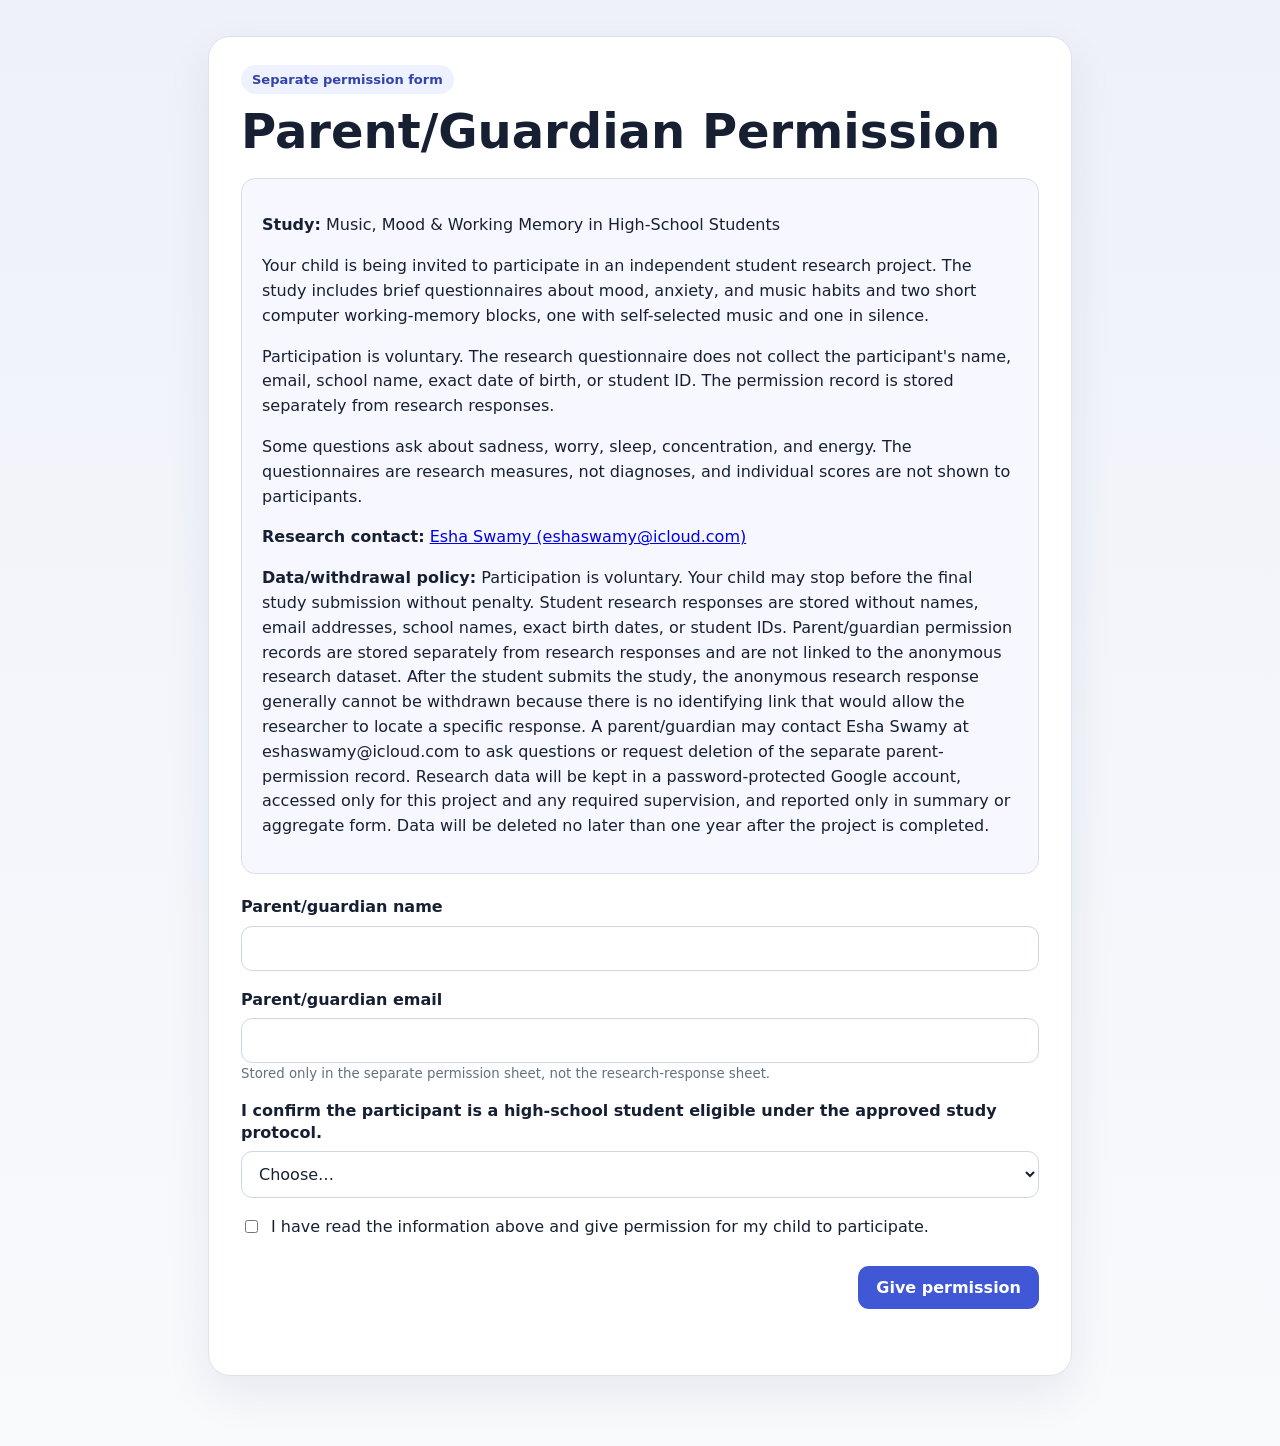
==== index.html @ 0bc3b8d8 "Add files via upload" ====
<!doctype html><html lang="en"><head><meta charset="utf-8"><meta name="viewport" content="width=device-width,initial-scale=1"><meta name="robots" content="noindex,nofollow"><title>Parent/Guardian Permission</title><link rel="stylesheet" href="styles.css"></head><body><main class="shell"><div class="study-card"><span class="pill">Separate permission form</span><h1 style="margin-top:18px">Parent/Guardian Permission</h1><div class="prose-box"><p><strong>Study:</strong> Music, Mood & Working Memory in High-School Students</p><p>Your child is being invited to participate in an independent student research project. The study includes brief questionnaires about mood, anxiety, and music habits and two short computer working-memory blocks, one with self-selected music and one in silence.</p><p>Participation is voluntary. The research questionnaire does not collect the participant's name, email, school name, exact date of birth, or student ID. The permission record is stored separately from research responses.</p><p>Some questions ask about sadness, worry, sleep, concentration, and energy. The questionnaires are research measures, not diagnoses, and individual scores are not shown to participants.</p><p><strong>Research contact:</strong> <a href="mailto:eshaswamy@icloud.com">Esha Swamy (eshaswamy@icloud.com)</a></p><p><strong>Data/withdrawal policy:</strong> Participation is voluntary. Your child may stop before the final study submission without penalty. Student research responses are stored without names, email addresses, school names, exact birth dates, or student IDs. Parent/guardian permission records are stored separately from research responses and are not linked to the anonymous research dataset. After the student submits the study, the anonymous research response generally cannot be withdrawn because there is no identifying link that would allow the researcher to locate a specific response. A parent/guardian may contact Esha Swamy at eshaswamy@icloud.com to ask questions or request deletion of the separate parent-permission record. Research data will be kept in a password-protected Google account, accessed only for this project and any required supervision, and reported only in summary or aggregate form. Data will be deleted no later than one year after the project is completed.</p></div><div class="field"><label for="parentName">Parent/guardian name</label><input id="parentName"></div><div class="field"><label for="parentEmail">Parent/guardian email</label><input id="parentEmail" type="email"><small>Stored only in the separate permission sheet, not the research-response sheet.</small></div><div class="field"><label for="childEligibility">I confirm the participant is a high-school student eligible under the approved study protocol.</label><select id="childEligibility"><option value="">Choose…</option><option value="yes">Yes</option><option value="no">No</option></select></div><div class="field checkline"><input type="checkbox" id="parentAgree"><label for="parentAgree">I have read the information above and give permission for my child to participate.</label></div><div class="actions"><button id="submitParent" class="primary">Give permission</button></div><p id="parentStatus" class="status"></p><div id="codeBox" class="notice hidden"><strong>Study access code</strong><p>Give this code to your child. It will be redeemed once and is not saved with their research responses.</p><p style="font-size:28px;font-weight:850;letter-spacing:.08em" id="accessCode"></p><div class="handoff-box">
  <p><strong>Next step:</strong> Give the access code above to your child, then use the button below to open the student survey.</p>
  <a class="primary continue-large survey-link" id="continueStudent" href="student.html">Continue to student survey</a>
  <p class="subtle">If the button does not open the next page, use this link: <a href="student.html">Open the student survey</a>. The student will still need to enter the access code before the survey begins.</p>
</div></div></div></main><script src="config.js"></script><script>
const C=window.STUDY_CONFIG;document.getElementById('submitParent').onclick=async()=>{const s=document.getElementById('parentStatus');const parent_name=document.getElementById('parentName').value.trim(),parent_email=document.getElementById('parentEmail').value.trim(),eligible=document.getElementById('childEligibility').value,agree=document.getElementById('parentAgree').checked;if(!parent_name||!parent_email||eligible!=='yes'||!agree){s.textContent='Please complete each required permission field.';s.className='status error';return}if(!C.API_URL||C.API_URL.includes('PASTE_')){s.textContent='Researcher setup is incomplete: the Google Apps Script URL has not been configured.';s.className='status error';return}s.textContent='Submitting permission…';try{const r=await fetch(C.API_URL,{method:'POST',headers:{'Content-Type':'text/plain;charset=utf-8'},body:JSON.stringify({action:'parentPermission',parent_name,parent_email,eligible,agree,permission_text_version:'v1.1'})});const j=JSON.parse(await r.text());if(!j.ok)throw Error(j.message||'Unable to submit');document.getElementById('accessCode').textContent=j.accessCode;const box=document.getElementById('codeBox');box.classList.remove('hidden');document.getElementById('submitParent').disabled=true;s.textContent='Permission recorded. Your access code is shown below.';s.className='status ok';setTimeout(()=>box.scrollIntoView({behavior:'smooth',block:'center'}),100)}catch(e){s.textContent='Permission was not recorded. Please check the connection and try again.';s.className='status error'}};
</script></body></html>
---- styles.css ----
:root{--bg:#f4f6fb;--card:#fff;--ink:#172033;--muted:#637083;--line:#dde3ee;--accent:#4057d6;--accent2:#eef1ff;--danger:#a33030;--ok:#176b45}*{box-sizing:border-box}body{margin:0;font-family:Inter,ui-sans-serif,system-ui,-apple-system,BlinkMacSystemFont,"Segoe UI",sans-serif;background:linear-gradient(180deg,#eef1f9,#f9fafc);color:var(--ink);min-height:100vh}.shell{max-width:900px;margin:0 auto;padding:36px 18px 70px}.study-card{background:var(--card);border:1px solid var(--line);border-radius:22px;box-shadow:0 18px 45px rgba(28,41,83,.08);padding:32px}.topline{display:flex;justify-content:space-between;align-items:center;gap:16px;margin-bottom:12px}.pill{background:var(--accent2);color:#3244aa;padding:7px 11px;border-radius:999px;font-size:13px;font-weight:700}.progress-text{font-size:13px;color:var(--muted)}.progress-track{height:7px;background:#edf0f5;border-radius:999px;overflow:hidden;margin-bottom:34px}.progress-track>div{height:100%;width:8.3%;background:var(--accent);transition:width .25s ease}.page{display:none}.page.active{display:block}h1{font-size:clamp(32px,5vw,48px);line-height:1.05;margin:0 0 14px}h2{font-size:30px;margin:0 0 14px}.lede{font-size:19px;line-height:1.6;color:#4f5d70;max-width:720px}.subtle,.optional,small{color:var(--muted)}.notice,.prose-box{border:1px solid #d7ddf3;background:#f7f8ff;padding:18px 20px;border-radius:14px;margin:22px 0;line-height:1.55}.notice.soft{background:#fafbff}.field{margin:18px 0}.field label{display:block;font-weight:700;margin-bottom:8px;line-height:1.35}.checkline{display:flex;gap:10px;align-items:flex-start}.checkline label{font-weight:500;margin:0}.checkline input{margin-top:4px}input,select{width:100%;border:1px solid #cfd7e6;border-radius:11px;padding:12px 13px;font:inherit;background:#fff;color:var(--ink)}input[type=checkbox]{width:auto}input[type=range]{padding:0;border:0}.range-labels{display:flex;justify-content:space-between;color:var(--muted);font-size:12px;margin-top:2px}.grid2{display:grid;grid-template-columns:1fr 1fr;gap:0 24px}.actions{display:flex;justify-content:flex-end;gap:10px;margin-top:28px}button{border:0;border-radius:11px;padding:12px 18px;font:inherit;font-weight:750;cursor:pointer}.primary{background:var(--accent);color:#fff}.secondary{background:#eef1f5;color:#283244}.primary:disabled{opacity:.5;cursor:not-allowed}.status{min-height:22px;margin:12px 0 0;color:var(--muted)}.status.error{color:var(--danger)}.status.ok{color:var(--ok)}.scale-list{display:grid;gap:16px;margin:24px 0}.scale-item{border:1px solid var(--line);border-radius:14px;padding:16px}.scale-item .q{font-weight:650;line-height:1.45;margin-bottom:12px}.choices{display:grid;grid-template-columns:repeat(4,1fr);gap:8px}.choice input{position:absolute;opacity:0}.choice label{display:flex;align-items:center;justify-content:center;text-align:center;border:1px solid #cfd7e6;border-radius:10px;padding:10px 7px;min-height:58px;font-size:13px;cursor:pointer}.choice input:checked+label{border-color:var(--accent);background:var(--accent2);color:#273aab;font-weight:750}.example{display:grid;grid-template-columns:repeat(3,80px);gap:12px;align-items:center;margin:28px auto;justify-content:center}.example span{display:grid;place-items:center;border:1px solid var(--line);height:80px;border-radius:12px;font-size:34px;font-weight:800}.example .match{background:var(--accent2);border-color:var(--accent)}.example p{grid-column:1/-1;text-align:center;color:var(--muted)}kbd{background:#f0f2f6;border:1px solid #d4d9e2;border-bottom-width:2px;border-radius:5px;padding:1px 5px;font-family:inherit}.task-area{min-height:440px;display:flex;flex-direction:column;align-items:center;justify-content:center;outline:none}.hidden{display:none!important}.stimulus{font-size:108px;font-weight:850;letter-spacing:.03em;min-height:150px;display:grid;place-items:center}.task-status,.task-hint{color:var(--muted);font-size:14px}.task-status{margin-bottom:28px}.task-hint{margin-top:30px}.flash-good{color:var(--ok)}.flash-bad{color:var(--danger)}@media(max-width:700px){.study-card{padding:22px}.grid2{grid-template-columns:1fr}.choices{grid-template-columns:1fr 1fr}.shell{padding:16px 10px 40px}.topline{align-items:flex-start}.pill{max-width:70%}}
.button-link{display:inline-flex;align-items:center;justify-content:center;text-decoration:none}

.handoff-box{margin-top:22px;padding:18px;border:2px solid var(--accent);border-radius:14px;background:#fff}.continue-large{display:block;width:100%;font-size:18px;padding:15px 20px;margin:16px 0}.handoff-box a{font-weight:700}
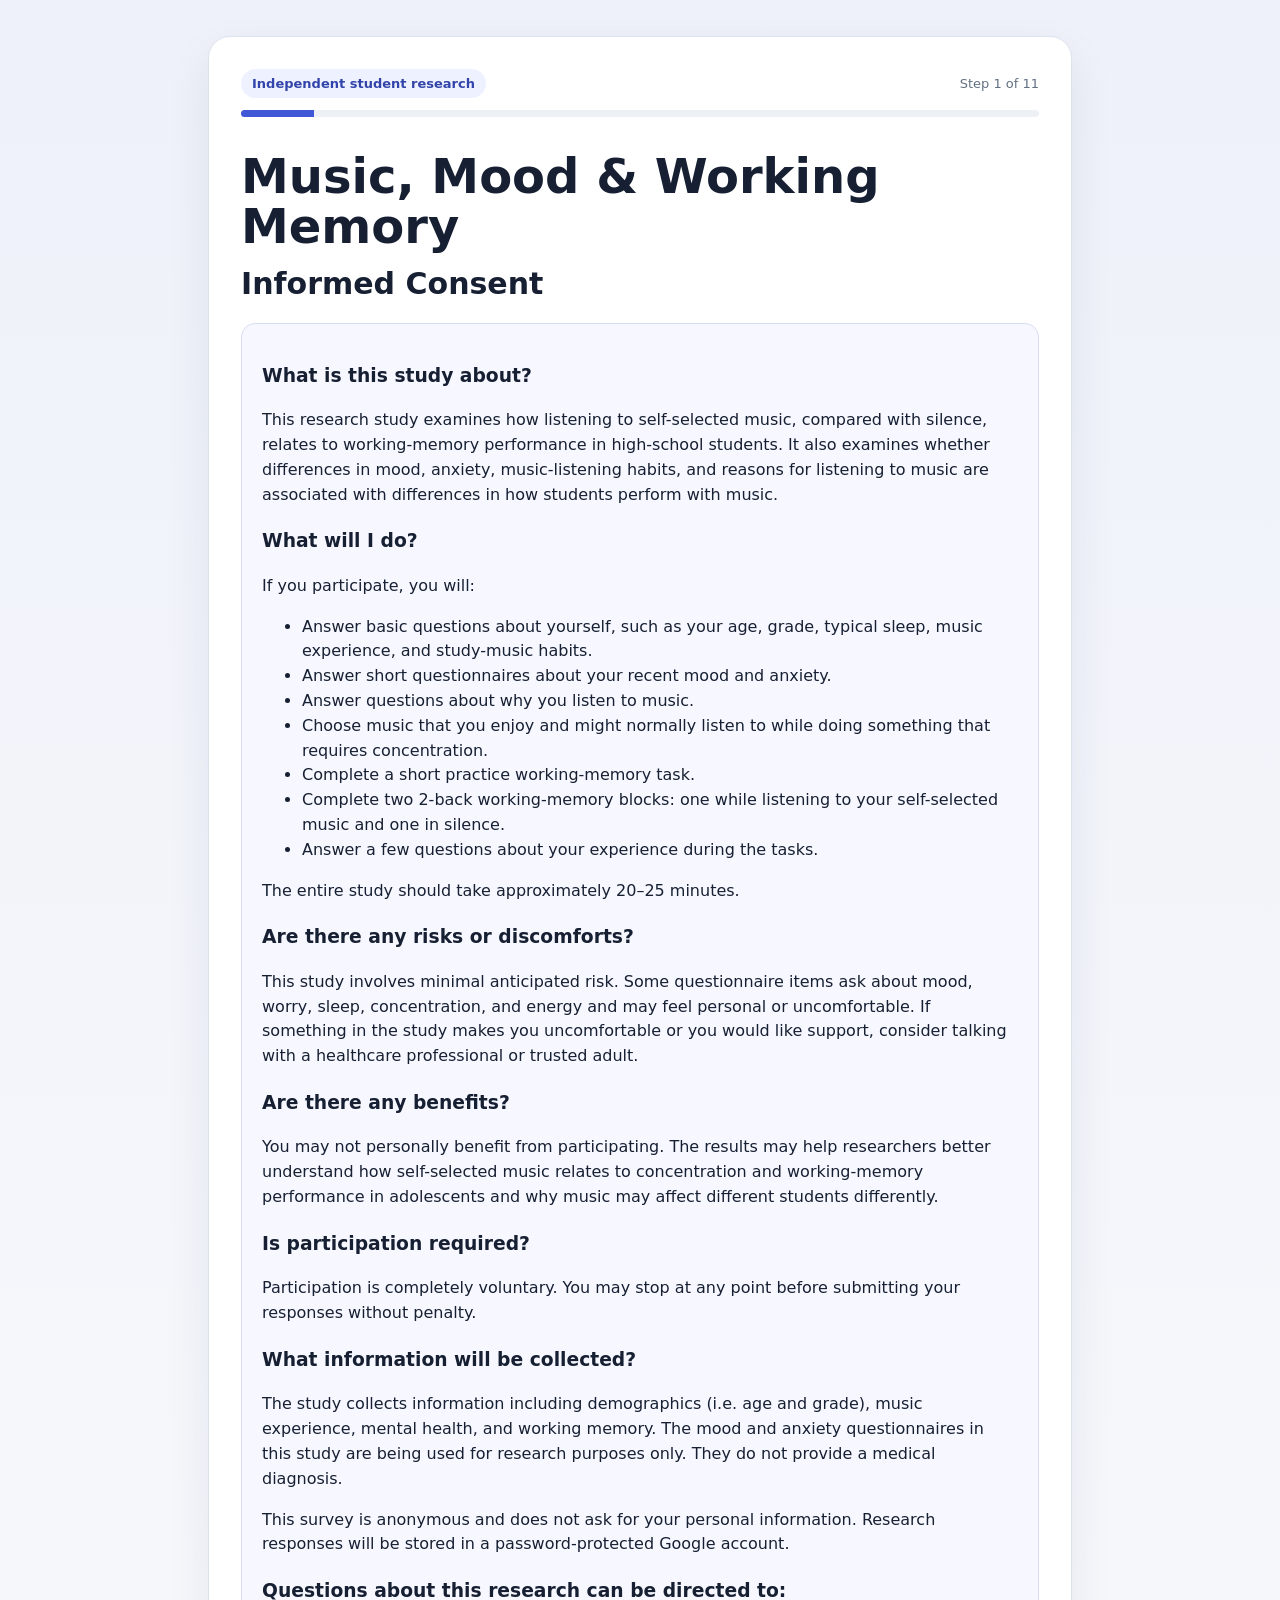
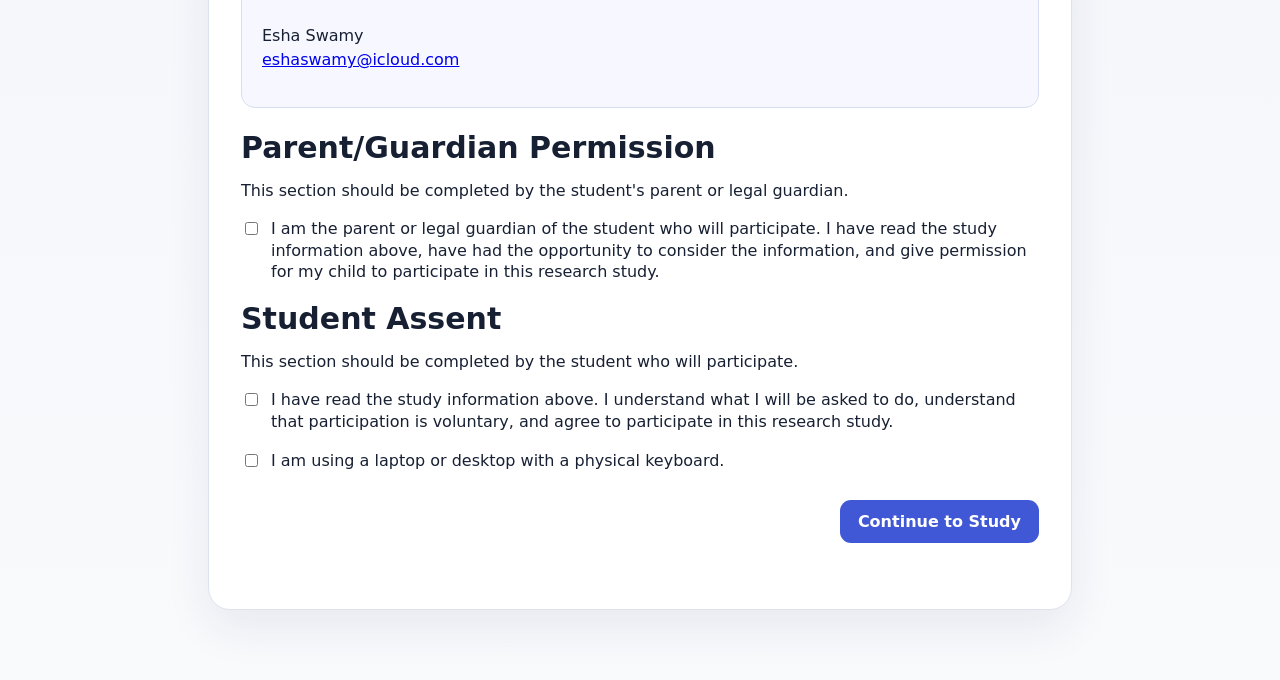
==== commit a52b1a33: "Add files via upload" ====
--- a/index.html
+++ b/index.html
@@ -1,7 +1,166 @@
-<!doctype html><html lang="en"><head><meta charset="utf-8"><meta name="viewport" content="width=device-width,initial-scale=1"><meta name="robots" content="noindex,nofollow"><title>Parent/Guardian Permission</title><link rel="stylesheet" href="styles.css"></head><body><main class="shell"><div class="study-card"><span class="pill">Separate permission form</span><h1 style="margin-top:18px">Parent/Guardian Permission</h1><div class="prose-box"><p><strong>Study:</strong> Music, Mood & Working Memory in High-School Students</p><p>Your child is being invited to participate in an independent student research project. The study includes brief questionnaires about mood, anxiety, and music habits and two short computer working-memory blocks, one with self-selected music and one in silence.</p><p>Participation is voluntary. The research questionnaire does not collect the participant's name, email, school name, exact date of birth, or student ID. The permission record is stored separately from research responses.</p><p>Some questions ask about sadness, worry, sleep, concentration, and energy. The questionnaires are research measures, not diagnoses, and individual scores are not shown to participants.</p><p><strong>Research contact:</strong> <a href="mailto:eshaswamy@icloud.com">Esha Swamy (eshaswamy@icloud.com)</a></p><p><strong>Data/withdrawal policy:</strong> Participation is voluntary. Your child may stop before the final study submission without penalty. Student research responses are stored without names, email addresses, school names, exact birth dates, or student IDs. Parent/guardian permission records are stored separately from research responses and are not linked to the anonymous research dataset. After the student submits the study, the anonymous research response generally cannot be withdrawn because there is no identifying link that would allow the researcher to locate a specific response. A parent/guardian may contact Esha Swamy at eshaswamy@icloud.com to ask questions or request deletion of the separate parent-permission record. Research data will be kept in a password-protected Google account, accessed only for this project and any required supervision, and reported only in summary or aggregate form. Data will be deleted no later than one year after the project is completed.</p></div><div class="field"><label for="parentName">Parent/guardian name</label><input id="parentName"></div><div class="field"><label for="parentEmail">Parent/guardian email</label><input id="parentEmail" type="email"><small>Stored only in the separate permission sheet, not the research-response sheet.</small></div><div class="field"><label for="childEligibility">I confirm the participant is a high-school student eligible under the approved study protocol.</label><select id="childEligibility"><option value="">Choose…</option><option value="yes">Yes</option><option value="no">No</option></select></div><div class="field checkline"><input type="checkbox" id="parentAgree"><label for="parentAgree">I have read the information above and give permission for my child to participate.</label></div><div class="actions"><button id="submitParent" class="primary">Give permission</button></div><p id="parentStatus" class="status"></p><div id="codeBox" class="notice hidden"><strong>Study access code</strong><p>Give this code to your child. It will be redeemed once and is not saved with their research responses.</p><p style="font-size:28px;font-weight:850;letter-spacing:.08em" id="accessCode"></p><div class="handoff-box">
-  <p><strong>Next step:</strong> Give the access code above to your child, then use the button below to open the student survey.</p>
-  <a class="primary continue-large survey-link" id="continueStudent" href="student.html">Continue to student survey</a>
-  <p class="subtle">If the button does not open the next page, use this link: <a href="student.html">Open the student survey</a>. The student will still need to enter the access code before the survey begins.</p>
-</div></div></div></main><script src="config.js"></script><script>
-const C=window.STUDY_CONFIG;document.getElementById('submitParent').onclick=async()=>{const s=document.getElementById('parentStatus');const parent_name=document.getElementById('parentName').value.trim(),parent_email=document.getElementById('parentEmail').value.trim(),eligible=document.getElementById('childEligibility').value,agree=document.getElementById('parentAgree').checked;if(!parent_name||!parent_email||eligible!=='yes'||!agree){s.textContent='Please complete each required permission field.';s.className='status error';return}if(!C.API_URL||C.API_URL.includes('PASTE_')){s.textContent='Researcher setup is incomplete: the Google Apps Script URL has not been configured.';s.className='status error';return}s.textContent='Submitting permission…';try{const r=await fetch(C.API_URL,{method:'POST',headers:{'Content-Type':'text/plain;charset=utf-8'},body:JSON.stringify({action:'parentPermission',parent_name,parent_email,eligible,agree,permission_text_version:'v1.1'})});const j=JSON.parse(await r.text());if(!j.ok)throw Error(j.message||'Unable to submit');document.getElementById('accessCode').textContent=j.accessCode;const box=document.getElementById('codeBox');box.classList.remove('hidden');document.getElementById('submitParent').disabled=true;s.textContent='Permission recorded. Your access code is shown below.';s.className='status ok';setTimeout(()=>box.scrollIntoView({behavior:'smooth',block:'center'}),100)}catch(e){s.textContent='Permission was not recorded. Please check the connection and try again.';s.className='status error'}};
-</script></body></html>
+<!doctype html>
+<html lang="en">
+<head>
+  <meta charset="utf-8" />
+  <meta name="viewport" content="width=device-width, initial-scale=1" />
+  <meta name="robots" content="noindex,nofollow" />
+  <title>Music, Mood & Working Memory Study</title>
+  <link rel="stylesheet" href="styles.css" />
+</head>
+<body>
+  <main class="shell">
+    <div class="study-card">
+      <div class="topline">
+        <span class="pill">Independent student research</span>
+        <span id="progressText" class="progress-text">Step 1 of 11</span>
+      </div>
+      <div class="progress-track" aria-hidden="true"><div id="progressBar"></div></div>
+
+      <section class="page active" data-page="0">
+        <h1>Music, Mood &amp; Working Memory</h1>
+        <h2>Informed Consent</h2>
+        <div class="prose-box">
+          <h3>What is this study about?</h3>
+          <p>This research study examines how listening to self-selected music, compared with silence, relates to working-memory performance in high-school students. It also examines whether differences in mood, anxiety, music-listening habits, and reasons for listening to music are associated with differences in how students perform with music.</p>
+          <h3>What will I do?</h3>
+          <p>If you participate, you will:</p>
+          <ul><li>Answer basic questions about yourself, such as your age, grade, typical sleep, music experience, and study-music habits.</li><li>Answer short questionnaires about your recent mood and anxiety.</li><li>Answer questions about why you listen to music.</li><li>Choose music that you enjoy and might normally listen to while doing something that requires concentration.</li><li>Complete a short practice working-memory task.</li><li>Complete two 2-back working-memory blocks: one while listening to your self-selected music and one in silence.</li><li>Answer a few questions about your experience during the tasks.</li></ul>
+          <p>The entire study should take approximately 20–25 minutes.</p>
+          <h3>Are there any risks or discomforts?</h3>
+          <p>This study involves minimal anticipated risk. Some questionnaire items ask about mood, worry, sleep, concentration, and energy and may feel personal or uncomfortable. If something in the study makes you uncomfortable or you would like support, consider talking with a healthcare professional or trusted adult.</p>
+          <h3>Are there any benefits?</h3>
+          <p>You may not personally benefit from participating. The results may help researchers better understand how self-selected music relates to concentration and working-memory performance in adolescents and why music may affect different students differently.</p>
+          <h3>Is participation required?</h3>
+          <p>Participation is completely voluntary. You may stop at any point before submitting your responses without penalty.</p>
+          <h3>What information will be collected?</h3>
+          <p>The study collects information including demographics (i.e. age and grade), music experience, mental health, and working memory. The mood and anxiety questionnaires in this study are being used for research purposes only. They do not provide a medical diagnosis.</p>
+          <p>This survey is anonymous and does not ask for your personal information. Research responses will be stored in a password-protected Google account.</p>
+          <h3>Questions about this research can be directed to:</h3>
+          <p>Esha Swamy<br/> <a href="mailto:eshaswamy@icloud.com">eshaswamy@icloud.com</a></p>
+        </div>
+        <h2>Parent/Guardian Permission</h2>
+        <p>This section should be completed by the student's parent or legal guardian.</p>
+        <div class="field checkline"><input type="checkbox" id="parentPermission" /><label for="parentPermission">I am the parent or legal guardian of the student who will participate. I have read the study information above, have had the opportunity to consider the information, and give permission for my child to participate in this research study.</label></div>
+        <h2>Student Assent</h2>
+        <p>This section should be completed by the student who will participate.</p>
+        <div class="field checkline"><input type="checkbox" id="assent" /><label for="assent">I have read the study information above. I understand what I will be asked to do, understand that participation is voluntary, and agree to participate in this research study.</label></div>
+        <div class="field checkline"><input type="checkbox" id="deviceConfirm" /><label for="deviceConfirm">I am using a laptop or desktop with a physical keyboard.</label></div>
+        <div class="actions"><button class="primary" data-action="begin-study">Continue to Study</button></div>
+        <p class="status" id="accessStatus" aria-live="polite"></p>
+      </section>
+
+      <section class="page" data-page="1">
+        <h2>About you</h2>
+        <p class="subtle">Please do not enter your name or any identifying information.</p>
+        <div class="grid2">
+          <div class="field"><label for="age">Age</label><select id="age"><option value="">Choose…</option><option>13</option><option>14</option><option>15</option><option>16</option><option>17</option><option value="18+">18 or older</option><option value="prefer_not">Prefer not to answer</option></select></div>
+          <div class="field"><label for="grade">Grade</label><select id="grade"><option value="">Choose…</option><option value="9">9th</option><option value="10">10th</option><option value="11">11th</option><option value="12">12th</option><option value="other">Other</option><option value="prefer_not">Prefer not to answer</option></select></div>
+          <div class="field"><label for="gender">Gender <span class="optional">optional</span></label><select id="gender"><option value="">Choose…</option><option value="girl">Girl / female</option><option value="boy">Boy / male</option><option value="nonbinary">Nonbinary</option><option value="another">Another description</option><option value="prefer_not">Prefer not to answer</option></select></div>
+          <div class="field"><label for="sleepHours">Typical sleep on a school night</label><input id="sleepHours" type="number" min="2" max="14" step="0.5" placeholder="e.g., 7.5" /></div>
+          <div class="field"><label for="musicTraining">Years of regular music training/participation</label><select id="musicTraining"><option value="">Choose…</option><option value="0">None</option><option value="lt1">Less than 1 year</option><option value="1-3">1–3 years</option><option value="4-6">4–6 years</option><option value="7+">7+ years</option></select></div>
+          <div class="field"><label for="studyMusicFreq">How often do you listen to music while studying or doing homework?</label><select id="studyMusicFreq"><option value="">Choose…</option><option value="1">Never</option><option value="2">Rarely</option><option value="3">Sometimes</option><option value="4">Often</option><option value="5">Almost always</option></select></div>
+        </div>
+        <div class="actions"><button class="secondary" data-prev>Back</button><button class="primary" data-action="demo-next">Continue</button></div>
+      </section>
+
+      <section class="page" data-page="2">
+        <h2>Recent mood</h2>
+        <p>Over the <strong>last 2 weeks</strong>, how often have you been bothered by each of the following problems?</p>
+        <div id="phqItems" class="scale-list"></div>
+        <div class="actions"><button class="secondary" data-prev>Back</button><button class="primary" data-action="scale-next" data-scale="phq">Continue</button></div>
+      </section>
+
+      <section class="page" data-page="3">
+        <h2>Recent anxiety</h2>
+        <p>Over the <strong>last 2 weeks</strong>, how often have you been bothered by the following problems?</p>
+        <div id="gadItems" class="scale-list"></div>
+        <div class="actions"><button class="secondary" data-prev>Back</button><button class="primary" data-action="scale-next" data-scale="gad">Continue</button></div>
+      </section>
+
+      <section class="page" data-page="4">
+        <h2>Why you listen to music</h2>
+        <div class="notice soft"><strong>Research note</strong><p>These items are an exploratory music-use section created for this study. They are <em>not</em> labeled as a validated clinical scale. If your mentor approves a licensed/validated music-motives scale, replace this section before launch.</p></div>
+        <p>How often is each of the following a reason you choose to listen to music?</p>
+        <div id="motiveItems" class="scale-list"></div>
+        <div class="field"><label for="topReason">Which is usually your main reason for listening to music? <span class="optional">optional</span></label>
+          <select id="topReason"><option value="">Choose…</option><option value="enjoyment">Enjoyment / entertainment</option><option value="relax">Relaxation / calming down</option><option value="mood">Improving my mood</option><option value="stress">Coping with stress or difficult feelings</option><option value="focus">Helping me focus</option><option value="energy">Increasing energy or motivation</option><option value="emotional_processing">Thinking through or expressing feelings</option><option value="social">Connecting with other people</option><option value="habit">Habit / background sound</option><option value="other">Other</option></select>
+        </div>
+        <div class="actions"><button class="secondary" data-prev>Back</button><button class="primary" data-action="scale-next" data-scale="motives">Continue</button></div>
+      </section>
+
+      <section class="page" data-page="5">
+        <h2>Choose your music</h2>
+        <p>Choose music you <strong>enjoy and would normally consider listening to while doing something that requires concentration</strong>, such as homework, reading, drawing, or another focused activity.</p>
+        <div class="notice"><p>Have about 5 minutes of music ready. Do not enter a song title or artist. Start playback only when the study tells you to.</p></div>
+        <div class="grid2">
+          <div class="field"><label for="lyrics">Does your selected music have lyrics?</label><select id="lyrics"><option value="">Choose…</option><option value="instrumental">No, instrumental</option><option value="lyrics_understand">Yes, and I understand the language</option><option value="lyrics_not_understand">Yes, but I do not understand the language</option><option value="mixed">Mixed / playlist</option></select></div>
+          <div class="field"><label for="genre">Broad genre <span class="optional">descriptive only</span></label><select id="genre"><option value="">Choose…</option><option>Pop</option><option>Rock / alternative</option><option>Hip-hop / rap</option><option>R&B / soul</option><option>Electronic</option><option>Classical</option><option>Jazz</option><option>Soundtrack / game / anime</option><option>Country / folk</option><option>Multiple / mixed</option><option>Other / unsure</option></select></div>
+          <div class="field"><label for="familiarity">How familiar are you with this music?</label><input id="familiarity" type="range" min="1" max="5" value="3" /><div class="range-labels"><span>Not familiar</span><span>Very familiar</span></div></div>
+          <div class="field"><label for="liking">How much do you like this music?</label><input id="liking" type="range" min="1" max="5" value="3" /><div class="range-labels"><span>Not much</span><span>Very much</span></div></div>
+          <div class="field"><label for="energy">How energetic does it feel?</label><input id="energy" type="range" min="1" max="5" value="3" /><div class="range-labels"><span>Very calm</span><span>Very energetic</span></div></div>
+          <div class="field"><label for="valence">How does the music feel emotionally?</label><input id="valence" type="range" min="1" max="5" value="3" /><div class="range-labels"><span>More negative</span><span>More positive</span></div></div>
+          <div class="field"><label for="typicalStudyMusic">Is this music similar to what you normally use while studying?</label><select id="typicalStudyMusic"><option value="">Choose…</option><option value="yes">Yes</option><option value="somewhat">Somewhat</option><option value="no">No</option><option value="dont_study_with_music">I do not usually study with music</option></select></div>
+        </div>
+        <div class="actions"><button class="secondary" data-prev>Back</button><button class="primary" data-action="music-next">Continue</button></div>
+      </section>
+
+      <section class="page" data-page="6">
+        <h2>2-back practice</h2>
+        <p>Letters will appear one at a time. Press the <kbd>M</kbd> key whenever the current letter is the same as the letter shown <strong>two letters earlier</strong>. If it does not match, do not press anything.</p>
+        <div class="example"><span>A</span><span>B</span><span class="match">A</span><p>Press M on the third letter.</p></div>
+        <p>Try to be accurate while responding promptly. You will complete a short practice first.</p>
+        <div class="actions"><button class="secondary" data-prev>Back</button><button class="primary" data-action="practice">Start practice</button></div>
+      </section>
+
+      <section class="page task-page" data-page="7">
+        <div id="taskIntro">
+          <h2 id="conditionTitle">Task block</h2>
+          <div id="conditionInstructions" class="notice"></div>
+          <div class="actions"><button class="primary" data-action="start-condition">I’m ready</button></div>
+        </div>
+        <div id="taskArea" class="task-area hidden" tabindex="0" aria-label="2-back task">
+          <div id="taskStatus" class="task-status">Get ready…</div>
+          <div id="stimulus" class="stimulus">+</div>
+          <div class="task-hint">Press <kbd>M</kbd> only for a 2-back match</div>
+        </div>
+      </section>
+
+      <section class="page" data-page="8">
+        <h2>Short break</h2>
+        <p>Your first task block is complete. Take about 30–60 seconds before continuing.</p>
+        <div id="secondConditionPreview" class="notice"></div>
+        <div class="actions"><button class="primary" data-action="second-condition">Continue to second block</button></div>
+      </section>
+
+      <section class="page" data-page="9">
+        <h2>After the tasks</h2>
+        <div class="grid2">
+          <div class="field"><label for="musicDistract">How distracting did the music feel during the task?</label><input id="musicDistract" type="range" min="1" max="7" value="4" /><div class="range-labels"><span>Not at all</span><span>Extremely</span></div></div>
+          <div class="field"><label for="musicHelp">How much did you feel the music helped your concentration?</label><input id="musicHelp" type="range" min="1" max="7" value="4" /><div class="range-labels"><span>Not at all</span><span>A lot</span></div></div>
+          <div class="field"><label for="volume">How loud did the music feel?</label><input id="volume" type="range" min="1" max="5" value="3" /><div class="range-labels"><span>Very quiet</span><span>Fairly loud</span></div></div>
+          <div class="field"><label for="interruptions">How many times were you interrupted during the two memory blocks?</label><select id="interruptions"><option value="">Choose…</option><option value="0">0</option><option value="1">1</option><option value="2">2</option><option value="3+">3 or more</option></select></div>
+          <div class="field"><label for="envDistract">How distracting was your environment overall?</label><input id="envDistract" type="range" min="1" max="7" value="1" /><div class="range-labels"><span>Not distracting</span><span>Very distracting</span></div></div>
+          <div class="field"><label for="headphones">Did you use headphones/earbuds for both task blocks?</label><select id="headphones"><option value="">Choose…</option><option value="yes">Yes</option><option value="no">No</option></select></div>
+          <div class="field"><label for="technicalIssue">Did a technical problem substantially interfere with either task?</label><select id="technicalIssue"><option value="">Choose…</option><option value="no">No</option><option value="yes">Yes</option></select></div>
+        </div>
+        <div class="actions"><button class="primary" data-action="submit-study">Submit study</button></div>
+        <p class="status" id="submitStatus" aria-live="polite"></p>
+      </section>
+
+      <section class="page" data-page="10">
+        <h2>Thank you</h2>
+        <p>Your research responses have been submitted.</p>
+        <div class="prose-box">
+          <p>This study examines whether self-selected music changes working-memory performance compared with silence, and whether differences in mood, anxiety, music habits, and music-listening reasons are associated with individual differences in that effect.</p>
+          <p>The questionnaires used here are research measures and do not provide a diagnosis. Individual scores are not displayed.</p>
+          <p>If any questions made you uncomfortable or you would like support, consider talking with a parent/guardian, school counselor, healthcare professional, or another trusted adult.</p>
+          <p>Questions about the study can be sent to <a href="mailto:eshaswamy@icloud.com">Esha Swamy at eshaswamy@icloud.com</a>. If you would like support because of something raised by the questionnaires, consider talking with a parent/guardian, school counselor, healthcare professional, or another trusted adult.</p>
+        </div>
+        <p class="subtle">You may now close this tab.</p>
+      </section>
+    </div>
+  </main>
+  <script src="config.js"></script>
+  <script src="app.js"></script>
+</body>
+</html>
--- a/styles.css
+++ b/styles.css
@@ -2,3 +2,5 @@
 .button-link{display:inline-flex;align-items:center;justify-content:center;text-decoration:none}
 
 .handoff-box{margin-top:22px;padding:18px;border:2px solid var(--accent);border-radius:14px;background:#fff}.continue-large{display:block;width:100%;font-size:18px;padding:15px 20px;margin:16px 0}.handoff-box a{font-weight:700}
+
+.survey-link{display:inline-block;text-decoration:none;text-align:center;margin:10px 0 4px}.continue-large{font-size:18px;padding:14px 22px}.handoff-box{margin-top:18px;padding-top:16px;border-top:1px solid var(--line)}
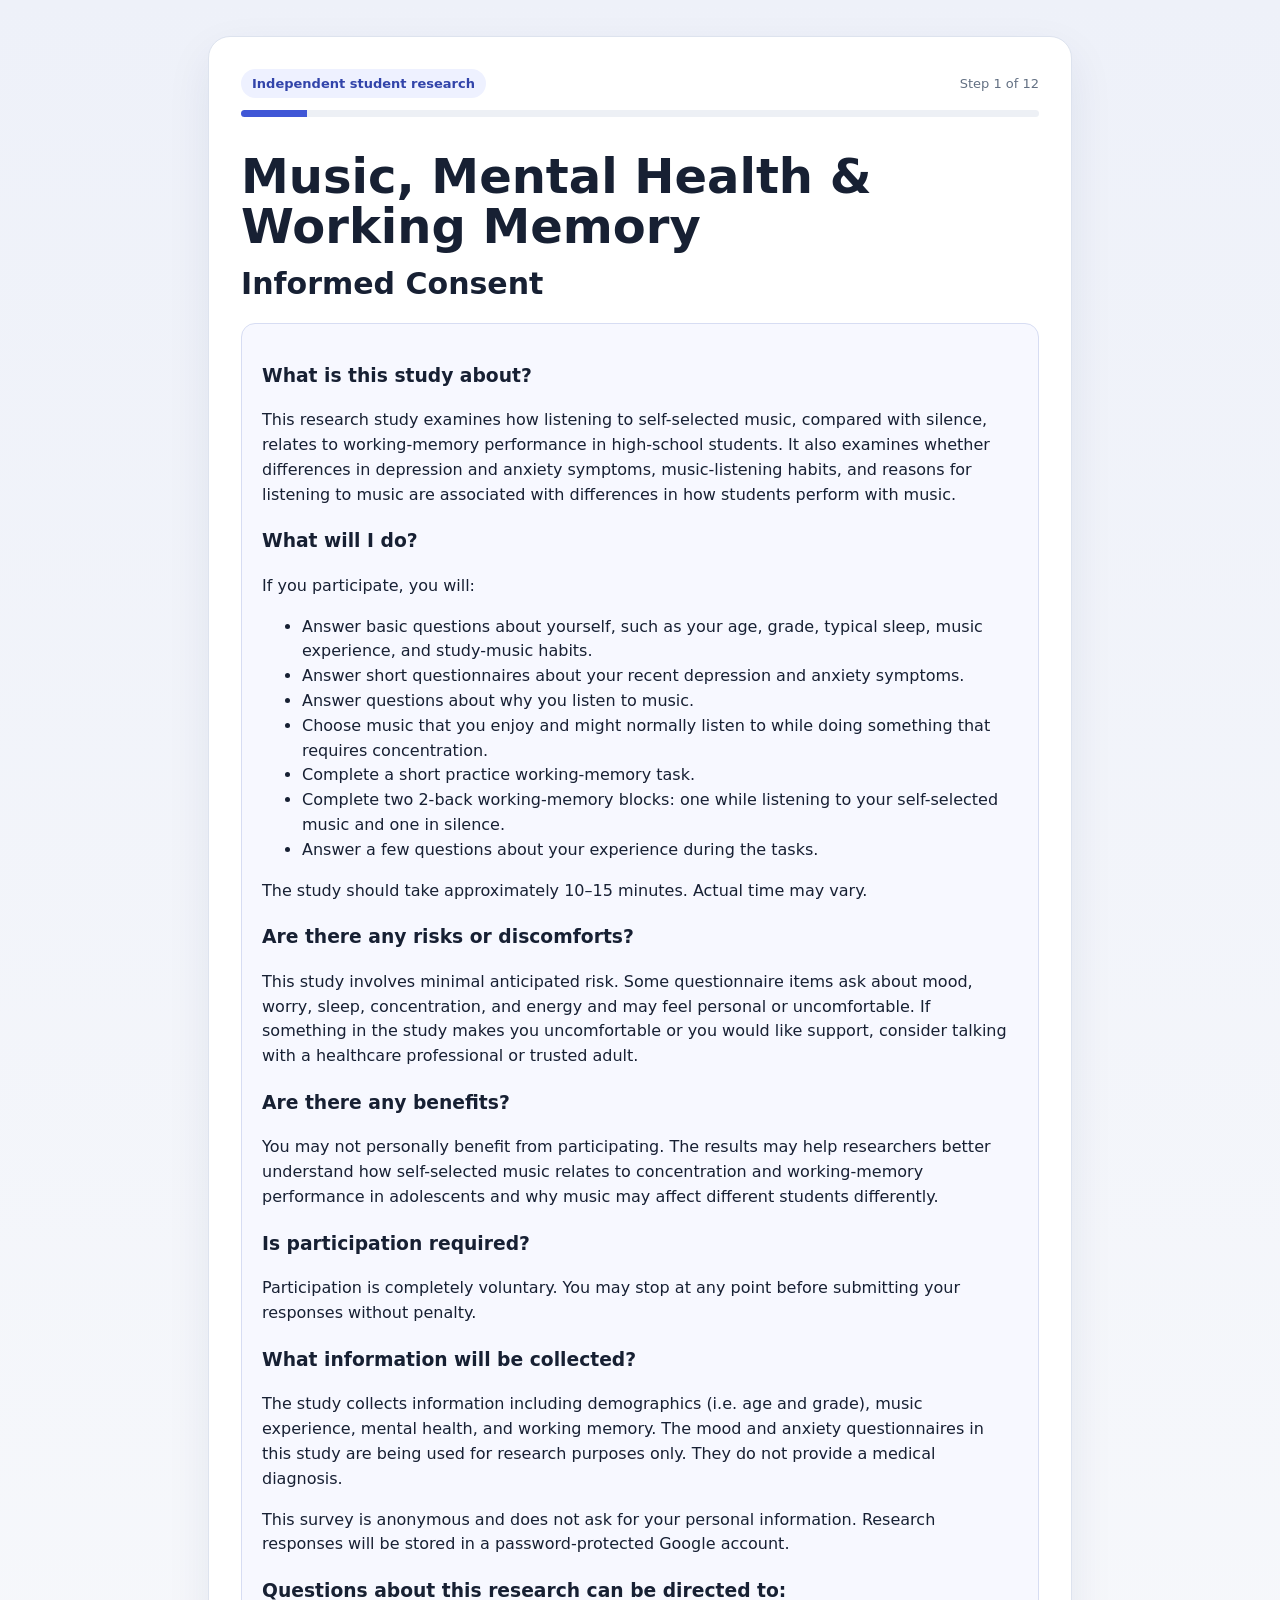
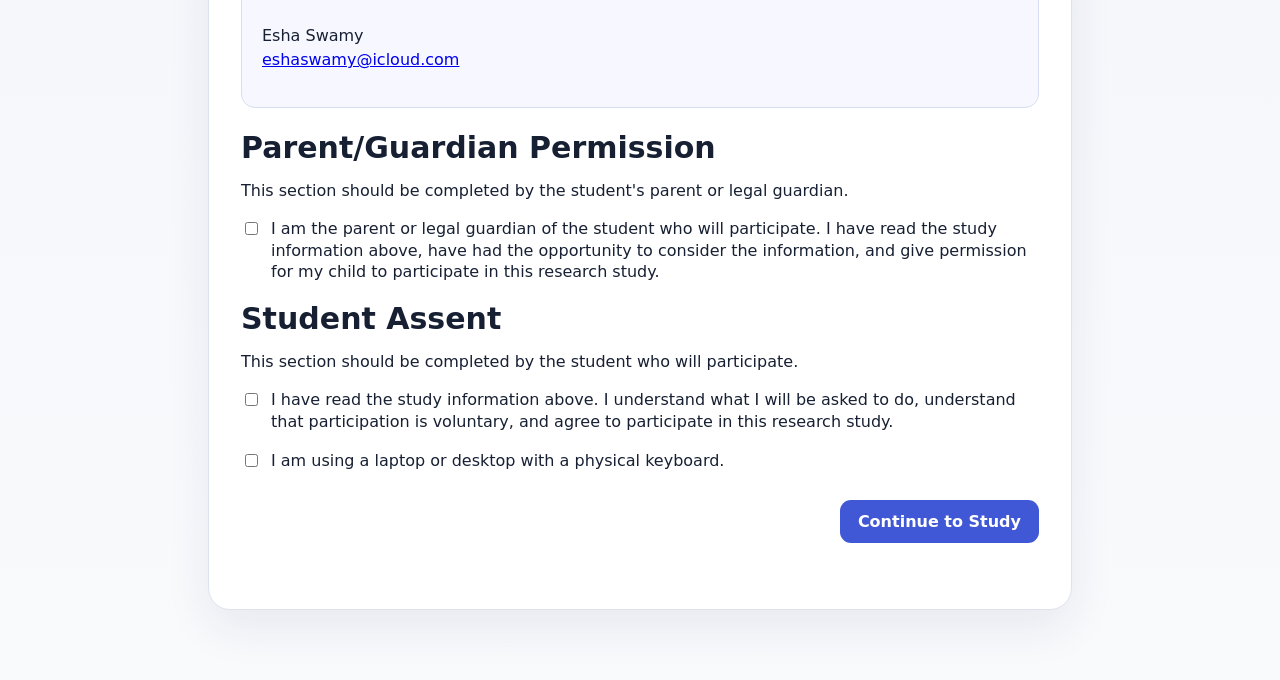
==== commit a5509383: "Add files via upload" ====
--- a/index.html
+++ b/index.html
@@ -4,7 +4,7 @@
   <meta charset="utf-8" />
   <meta name="viewport" content="width=device-width, initial-scale=1" />
   <meta name="robots" content="noindex,nofollow" />
-  <title>Music, Mood & Working Memory Study</title>
+  <title>Music, Mental Health & Working Memory Study</title>
   <link rel="stylesheet" href="styles.css" />
 </head>
 <body>
@@ -12,20 +12,20 @@
     <div class="study-card">
       <div class="topline">
         <span class="pill">Independent student research</span>
-        <span id="progressText" class="progress-text">Step 1 of 11</span>
+        <span id="progressText" class="progress-text">Step 1 of 12</span>
       </div>
       <div class="progress-track" aria-hidden="true"><div id="progressBar"></div></div>
 
       <section class="page active" data-page="0">
-        <h1>Music, Mood &amp; Working Memory</h1>
+        <h1>Music, Mental Health &amp; Working Memory</h1>
         <h2>Informed Consent</h2>
         <div class="prose-box">
           <h3>What is this study about?</h3>
-          <p>This research study examines how listening to self-selected music, compared with silence, relates to working-memory performance in high-school students. It also examines whether differences in mood, anxiety, music-listening habits, and reasons for listening to music are associated with differences in how students perform with music.</p>
+          <p>This research study examines how listening to self-selected music, compared with silence, relates to working-memory performance in high-school students. It also examines whether differences in depression and anxiety symptoms, music-listening habits, and reasons for listening to music are associated with differences in how students perform with music.</p>
           <h3>What will I do?</h3>
           <p>If you participate, you will:</p>
-          <ul><li>Answer basic questions about yourself, such as your age, grade, typical sleep, music experience, and study-music habits.</li><li>Answer short questionnaires about your recent mood and anxiety.</li><li>Answer questions about why you listen to music.</li><li>Choose music that you enjoy and might normally listen to while doing something that requires concentration.</li><li>Complete a short practice working-memory task.</li><li>Complete two 2-back working-memory blocks: one while listening to your self-selected music and one in silence.</li><li>Answer a few questions about your experience during the tasks.</li></ul>
-          <p>The entire study should take approximately 20–25 minutes.</p>
+          <ul><li>Answer basic questions about yourself, such as your age, grade, typical sleep, music experience, and study-music habits.</li><li>Answer short questionnaires about your recent depression and anxiety symptoms.</li><li>Answer questions about why you listen to music.</li><li>Choose music that you enjoy and might normally listen to while doing something that requires concentration.</li><li>Complete a short practice working-memory task.</li><li>Complete two 2-back working-memory blocks: one while listening to your self-selected music and one in silence.</li><li>Answer a few questions about your experience during the tasks.</li></ul>
+          <p>The study should take approximately 10–15 minutes. Actual time may vary.</p>
           <h3>Are there any risks or discomforts?</h3>
           <p>This study involves minimal anticipated risk. Some questionnaire items ask about mood, worry, sleep, concentration, and energy and may feel personal or uncomfortable. If something in the study makes you uncomfortable or you would like support, consider talking with a healthcare professional or trusted adult.</p>
           <h3>Are there any benefits?</h3>
@@ -51,20 +51,21 @@
 
       <section class="page" data-page="1">
         <h2>About you</h2>
-        <p class="subtle">Please do not enter your name or any identifying information.</p>
+        <p class="subtle">Please do not enter your name or other identifying details in any text box.</p>
         <div class="grid2">
-          <div class="field"><label for="age">Age</label><select id="age"><option value="">Choose…</option><option>13</option><option>14</option><option>15</option><option>16</option><option>17</option><option value="18+">18 or older</option><option value="prefer_not">Prefer not to answer</option></select></div>
-          <div class="field"><label for="grade">Grade</label><select id="grade"><option value="">Choose…</option><option value="9">9th</option><option value="10">10th</option><option value="11">11th</option><option value="12">12th</option><option value="other">Other</option><option value="prefer_not">Prefer not to answer</option></select></div>
-          <div class="field"><label for="gender">Gender <span class="optional">optional</span></label><select id="gender"><option value="">Choose…</option><option value="girl">Girl / female</option><option value="boy">Boy / male</option><option value="nonbinary">Nonbinary</option><option value="another">Another description</option><option value="prefer_not">Prefer not to answer</option></select></div>
-          <div class="field"><label for="sleepHours">Typical sleep on a school night</label><input id="sleepHours" type="number" min="2" max="14" step="0.5" placeholder="e.g., 7.5" /></div>
-          <div class="field"><label for="musicTraining">Years of regular music training/participation</label><select id="musicTraining"><option value="">Choose…</option><option value="0">None</option><option value="lt1">Less than 1 year</option><option value="1-3">1–3 years</option><option value="4-6">4–6 years</option><option value="7+">7+ years</option></select></div>
-          <div class="field"><label for="studyMusicFreq">How often do you listen to music while studying or doing homework?</label><select id="studyMusicFreq"><option value="">Choose…</option><option value="1">Never</option><option value="2">Rarely</option><option value="3">Sometimes</option><option value="4">Often</option><option value="5">Almost always</option></select></div>
+          <div class="field"><label for="age">Age</label><select id="age"><option value="">Choose…</option><option>13</option><option>14</option><option>15</option><option>16</option><option>17</option><option >18</option><option>19</option></select></div>
+          <div class="field"><label for="grade">Grade</label><select id="grade"><option value="">Choose…</option><option value="9">9th</option><option value="10">10th</option><option value="11">11th</option><option value="12">12th</option></select></div>
+          <div class="field"><label for="gender">Sex</label><select id="gender"><option value="">Choose…</option><option>Male</option><option>Female</option><option>Other</option></select></div>
+          <div class="field"><label for="country">What country do you live in?</label><input id="country" type="text" maxlength="80" autocomplete="country-name" placeholder="e.g., United States" /></div>
+          <div class="field"><label for="sleepHours">Typical sleep on a school night</label><input id="sleepHours" type="number" min="2" max="12" step="0.5" placeholder="e.g., 7.5" /></div>
+          <div class="field"><label for="musicTraining">Years of regular music training/participation</label><select id="musicTraining"><option value="">Choose…</option><option value="0">None</option><option value="lt1">Less than 1 year</option><option value="1-3">1–3 years</option><option value="4+">4+ years</option></select></div>
+          <div class="field"><label for="sleepCondition">Have you been diagnosed with any conditions that affect your sleep? <span class="optional">optional</span></label><input id="sleepCondition" type="text" maxlength="180" placeholder="Leave blank if none / prefer not to answer" /></div><div class="field"><label for="musicHours">How many hours a week do you participate in music training?</label><input id="musicHours" type="number" min="0" max="80" step="0.5" placeholder="e.g., 5" /></div><div class="field"><label for="studyMusicFreq">How often do you listen to music while studying or doing homework?</label><select id="studyMusicFreq"><option value="">Choose…</option><option value="1">Never</option><option value="2">Rarely</option><option value="3">Sometimes</option><option value="4">Often</option><option value="5">Almost always</option></select></div>
         </div>
         <div class="actions"><button class="secondary" data-prev>Back</button><button class="primary" data-action="demo-next">Continue</button></div>
       </section>
 
       <section class="page" data-page="2">
-        <h2>Recent mood</h2>
+        <h2>Recent depression symptoms</h2>
         <p>Over the <strong>last 2 weeks</strong>, how often have you been bothered by each of the following problems?</p>
         <div id="phqItems" class="scale-list"></div>
         <div class="actions"><button class="secondary" data-prev>Back</button><button class="primary" data-action="scale-next" data-scale="phq">Continue</button></div>
@@ -79,60 +80,61 @@
 
       <section class="page" data-page="4">
         <h2>Why you listen to music</h2>
-        <div class="notice soft"><strong>Research note</strong><p>These items are an exploratory music-use section created for this study. They are <em>not</em> labeled as a validated clinical scale. If your mentor approves a licensed/validated music-motives scale, replace this section before launch.</p></div>
-        <p>How often is each of the following a reason you choose to listen to music?</p>
-        <div id="motiveItems" class="scale-list"></div>
-        <div class="field"><label for="topReason">Which is usually your main reason for listening to music? <span class="optional">optional</span></label>
-          <select id="topReason"><option value="">Choose…</option><option value="enjoyment">Enjoyment / entertainment</option><option value="relax">Relaxation / calming down</option><option value="mood">Improving my mood</option><option value="stress">Coping with stress or difficult feelings</option><option value="focus">Helping me focus</option><option value="energy">Increasing energy or motivation</option><option value="emotional_processing">Thinking through or expressing feelings</option><option value="social">Connecting with other people</option><option value="habit">Habit / background sound</option><option value="other">Other</option></select>
+        
+        <div class="field"><label for="topReason">Which is usually your main reason for listening to music?</label>
+          <select id="topReason"><option value="">Choose…</option><option value="enjoyment">Enjoyment / entertainment</option><option value="relax">Relaxation / calming down</option><option value="mood">Improving my mood</option><option value="stress">Coping with stress or difficult feelings</option><option value="focus">Helping me focus</option><option value="energy">Increasing energy or motivation</option><option value="emotional_processing">Thinking through or expressing feelings</option><option value="social">Connecting with other people</option><option value="habit">Habit / background sound</option><option value="other">Other</option></select><input id="topReasonOther" type="text" maxlength="150" placeholder="If Other, please specify" />
         </div>
-        <div class="actions"><button class="secondary" data-prev>Back</button><button class="primary" data-action="scale-next" data-scale="motives">Continue</button></div>
+        <div class="actions"><button class="secondary" data-prev>Back</button><button class="primary" data-action="motive-next">Continue</button></div>
       </section>
 
       <section class="page" data-page="5">
         <h2>Choose your music</h2>
-        <p>Choose music you <strong>enjoy and would normally consider listening to while doing something that requires concentration</strong>, such as homework, reading, drawing, or another focused activity.</p>
-        <div class="notice"><p>Have about 5 minutes of music ready. Do not enter a song title or artist. Start playback only when the study tells you to.</p></div>
+        <p>Choose music you <strong>enjoy and might normally play while focusing on a task</strong>, such as reading, drawing, studying, or another focused activity.</p>
+        <div class="notice"><p>Have at least 3 minutes of music ready. Do not start playing it yet. You will get a separate screen telling you exactly when to press Play.</p></div>
         <div class="grid2">
-          <div class="field"><label for="lyrics">Does your selected music have lyrics?</label><select id="lyrics"><option value="">Choose…</option><option value="instrumental">No, instrumental</option><option value="lyrics_understand">Yes, and I understand the language</option><option value="lyrics_not_understand">Yes, but I do not understand the language</option><option value="mixed">Mixed / playlist</option></select></div>
-          <div class="field"><label for="genre">Broad genre <span class="optional">descriptive only</span></label><select id="genre"><option value="">Choose…</option><option>Pop</option><option>Rock / alternative</option><option>Hip-hop / rap</option><option>R&B / soul</option><option>Electronic</option><option>Classical</option><option>Jazz</option><option>Soundtrack / game / anime</option><option>Country / folk</option><option>Multiple / mixed</option><option>Other / unsure</option></select></div>
-          <div class="field"><label for="familiarity">How familiar are you with this music?</label><input id="familiarity" type="range" min="1" max="5" value="3" /><div class="range-labels"><span>Not familiar</span><span>Very familiar</span></div></div>
-          <div class="field"><label for="liking">How much do you like this music?</label><input id="liking" type="range" min="1" max="5" value="3" /><div class="range-labels"><span>Not much</span><span>Very much</span></div></div>
-          <div class="field"><label for="energy">How energetic does it feel?</label><input id="energy" type="range" min="1" max="5" value="3" /><div class="range-labels"><span>Very calm</span><span>Very energetic</span></div></div>
-          <div class="field"><label for="valence">How does the music feel emotionally?</label><input id="valence" type="range" min="1" max="5" value="3" /><div class="range-labels"><span>More negative</span><span>More positive</span></div></div>
-          <div class="field"><label for="typicalStudyMusic">Is this music similar to what you normally use while studying?</label><select id="typicalStudyMusic"><option value="">Choose…</option><option value="yes">Yes</option><option value="somewhat">Somewhat</option><option value="no">No</option><option value="dont_study_with_music">I do not usually study with music</option></select></div>
+          <div class="field"><label for="lyrics">Does your selected music have lyrics?</label><select id="lyrics"><option value="">Choose…</option><option value="instrumental">No, instrumental</option><option value="lyrics_understand">Yes, and I understand the language</option><option value="lyrics_not_understand">Yes, but I do not understand the language</option></select></div>
+          <div class="field"><label for="genre">Broad genre <span class="optional">descriptive only</span></label><select id="genre"><option value="">Choose…</option><option>Pop</option><option>Rock / alternative</option><option>Hip-hop / rap</option><option>R&B / soul</option><option>Electronic</option><option>Classical</option><option>Jazz</option><option>Soundtrack / game / anime</option><option>Country / folk</option><option>Other / unsure</option></select></div>
+          <div class="field"><label for="familiarity">How familiar are you with this music?</label><select id="familiarity"><option value="">Choose…</option><option value="1">1 — Not familiar</option><option value="2">2</option><option value="3">3</option><option value="4">4</option><option value="5">5 — Very familiar</option></select></div>
+
         </div>
         <div class="actions"><button class="secondary" data-prev>Back</button><button class="primary" data-action="music-next">Continue</button></div>
       </section>
 
       <section class="page" data-page="6">
         <h2>2-back practice</h2>
-        <p>Letters will appear one at a time. Press the <kbd>M</kbd> key whenever the current letter is the same as the letter shown <strong>two letters earlier</strong>. If it does not match, do not press anything.</p>
-        <div class="example"><span>A</span><span>B</span><span class="match">A</span><p>Press M on the third letter.</p></div>
-        <p>Try to be accurate while responding promptly. You will complete a short practice first.</p>
+        <p>Letters will appear one at a time. Press the <kbd>SPACE BAR</kbd> whenever the current letter is the same as the letter shown <strong>two letters earlier</strong>. If it does not match, do not press anything.</p>
+        <div class="example"><span>A</span><span>B</span><span class="match">A</span><p>Press SPACE on the third letter.</p></div>
+        <p>The + is just a marker to help you look at the middle of the screen. It is NOT a letter. You can press SPACE while the letter or + is shown, until the next letter appears. Try to be accurate while responding promptly. You will practice with 8 letters first. The first two letters can never be matches. <strong>SPACE = match. Do nothing = no match.</strong></p>
         <div class="actions"><button class="secondary" data-prev>Back</button><button class="primary" data-action="practice">Start practice</button></div>
       </section>
 
-      <section class="page task-page" data-page="7">
+      <section class="page" data-page="7">
+        <h2>Start your music</h2>
+        <div class="notice instruction-hero"><p><strong>1. Open your music app or player.</strong></p><p><strong>2. Press PLAY on your chosen music.</strong></p><p><strong>3. Return to this study tab while the music keeps playing.</strong></p><p><strong>4. Click the button below.</strong> A 20-second listening countdown will begin, followed by a button to start the letters.</p><p>Keep the music playing until this block ends. Set the volume to a comfortable level.</p></div>
+        <div class="actions"><button class="primary continue-large" data-action="music-leadin">My music is playing — continue</button></div>
+      </section>
+
+      <section class="page task-page" data-page="8">
         <div id="taskIntro">
           <h2 id="conditionTitle">Task block</h2>
           <div id="conditionInstructions" class="notice"></div>
-          <div class="actions"><button class="primary" data-action="start-condition">I’m ready</button></div>
+          <div class="actions"><button class="primary" id="blockStartButton">I’m ready</button></div>
         </div>
         <div id="taskArea" class="task-area hidden" tabindex="0" aria-label="2-back task">
-          <div id="taskStatus" class="task-status">Get ready…</div>
+          <div id="taskStatus" class="task-status">Get ready…</div><div id="trialProgress" class="subtle" aria-live="off"></div>
           <div id="stimulus" class="stimulus">+</div>
-          <div class="task-hint">Press <kbd>M</kbd> only for a 2-back match</div>
+          <div class="task-hint">Press <kbd>SPACE</kbd> only for a 2-back match. The + is a focus marker, not a letter. Keep watching the screen and press SPACE only for matches.</div>
         </div>
       </section>
 
-      <section class="page" data-page="8">
+      <section class="page" data-page="9">
         <h2>Short break</h2>
-        <p>Your first task block is complete. Take about 30–60 seconds before continuing.</p>
+        <p>Your first 25-letter block is complete. Take about 30–60 seconds before continuing.</p>
         <div id="secondConditionPreview" class="notice"></div>
         <div class="actions"><button class="primary" data-action="second-condition">Continue to second block</button></div>
       </section>
 
-      <section class="page" data-page="9">
+      <section class="page" data-page="10">
         <h2>After the tasks</h2>
         <div class="grid2">
           <div class="field"><label for="musicDistract">How distracting did the music feel during the task?</label><input id="musicDistract" type="range" min="1" max="7" value="4" /><div class="range-labels"><span>Not at all</span><span>Extremely</span></div></div>
@@ -147,11 +149,11 @@
         <p class="status" id="submitStatus" aria-live="polite"></p>
       </section>
 
-      <section class="page" data-page="10">
+      <section class="page" data-page="11">
         <h2>Thank you</h2>
         <p>Your research responses have been submitted.</p>
         <div class="prose-box">
-          <p>This study examines whether self-selected music changes working-memory performance compared with silence, and whether differences in mood, anxiety, music habits, and music-listening reasons are associated with individual differences in that effect.</p>
+          <p>This study examines whether self-selected music changes working-memory performance compared with silence, and whether differences in depression and anxiety symptoms, music habits, and music-listening reasons are associated with individual differences in that effect.</p>
           <p>The questionnaires used here are research measures and do not provide a diagnosis. Individual scores are not displayed.</p>
           <p>If any questions made you uncomfortable or you would like support, consider talking with a parent/guardian, school counselor, healthcare professional, or another trusted adult.</p>
           <p>Questions about the study can be sent to <a href="mailto:eshaswamy@icloud.com">Esha Swamy at eshaswamy@icloud.com</a>. If you would like support because of something raised by the questionnaires, consider talking with a parent/guardian, school counselor, healthcare professional, or another trusted adult.</p>
--- a/styles.css
+++ b/styles.css
@@ -4,3 +4,13 @@
 .handoff-box{margin-top:22px;padding:18px;border:2px solid var(--accent);border-radius:14px;background:#fff}.continue-large{display:block;width:100%;font-size:18px;padding:15px 20px;margin:16px 0}.handoff-box a{font-weight:700}
 
 .survey-link{display:inline-block;text-decoration:none;text-align:center;margin:10px 0 4px}.continue-large{font-size:18px;padding:14px 22px}.handoff-box{margin-top:18px;padding-top:16px;border-top:1px solid var(--line)}
+
+/* Clear, accessible task instructions */
+.instruction-hero{border:2px solid #4057d6;background:#f1f4ff;padding:24px;font-size:20px;line-height:1.65}
+.instruction-hero strong{font-weight:800}
+#conditionInstructions{font-size:20px;line-height:1.6;border-width:2px}
+.task-hint{font-size:18px;text-align:center;font-weight:700}
+.task-status{font-size:19px;font-weight:750}
+#trialProgress{font-size:17px;font-weight:650}
+#blockStartButton{font-size:19px;padding:17px 23px}
+input:focus-visible,select:focus-visible,button:focus-visible{outline:3px solid #2639bb;outline-offset:3px}
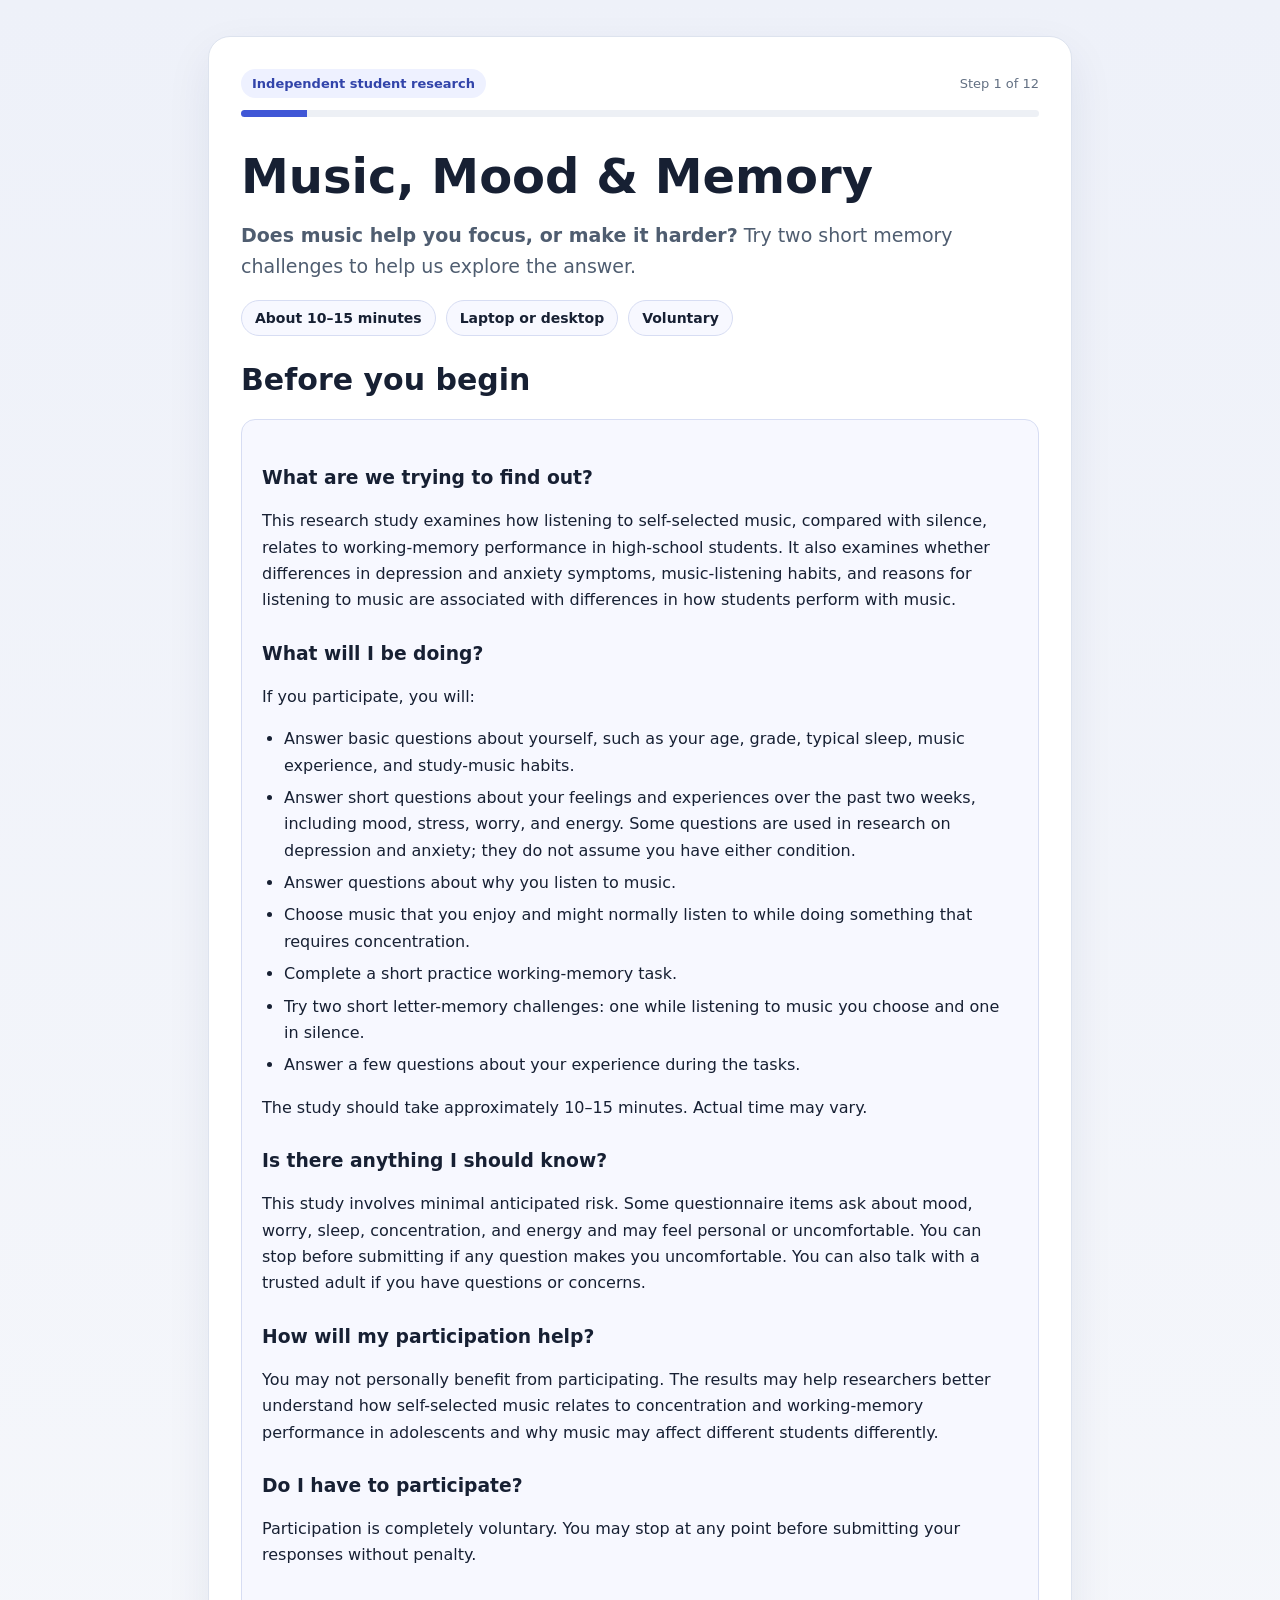
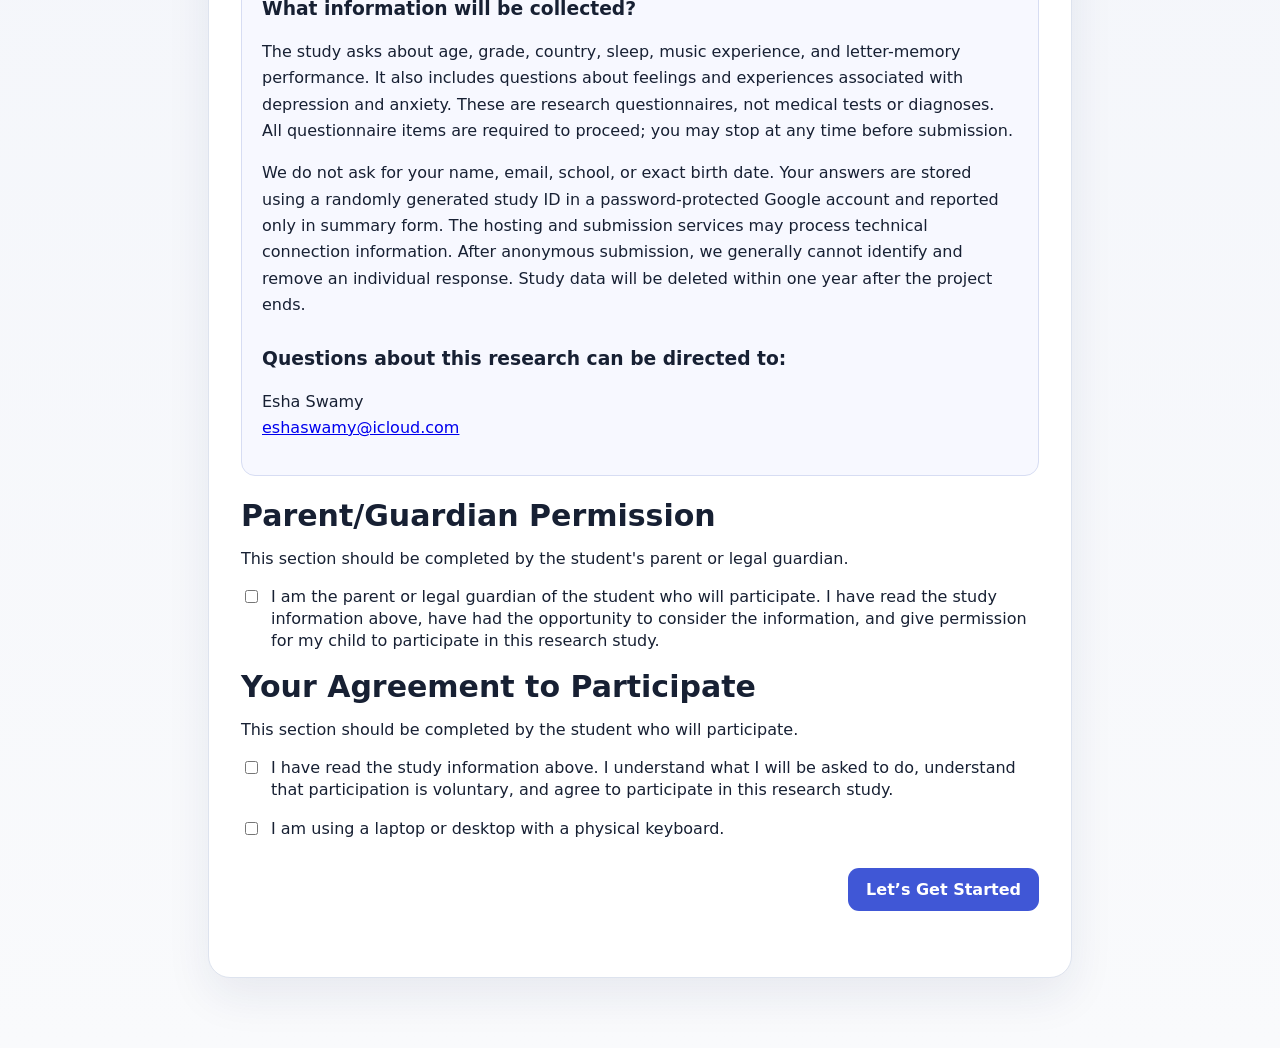
==== commit 70d2a9b8: "Add files via upload" ====
--- a/index.html
+++ b/index.html
@@ -4,7 +4,7 @@
   <meta charset="utf-8" />
   <meta name="viewport" content="width=device-width, initial-scale=1" />
   <meta name="robots" content="noindex,nofollow" />
-  <title>Music, Mental Health & Working Memory Study</title>
+  <title>Music, Mood & Memory: A Student Study</title>
   <link rel="stylesheet" href="styles.css" />
 </head>
 <body>
@@ -17,47 +17,47 @@
       <div class="progress-track" aria-hidden="true"><div id="progressBar"></div></div>
 
       <section class="page active" data-page="0">
-        <h1>Music, Mental Health &amp; Working Memory</h1>
-        <h2>Informed Consent</h2>
+        <h1>Music, Mood &amp; Memory</h1>
+        <p class="lede"><strong>Does music help you focus, or make it harder?</strong> Try two short memory challenges to help us explore the answer.</p><div class="quick-facts"><span>About 10–15 minutes</span><span>Laptop or desktop</span><span>Voluntary</span></div><h2>Before you begin</h2>
         <div class="prose-box">
-          <h3>What is this study about?</h3>
+          <h3>What are we trying to find out?</h3>
           <p>This research study examines how listening to self-selected music, compared with silence, relates to working-memory performance in high-school students. It also examines whether differences in depression and anxiety symptoms, music-listening habits, and reasons for listening to music are associated with differences in how students perform with music.</p>
-          <h3>What will I do?</h3>
+          <h3>What will I be doing?</h3>
           <p>If you participate, you will:</p>
-          <ul><li>Answer basic questions about yourself, such as your age, grade, typical sleep, music experience, and study-music habits.</li><li>Answer short questionnaires about your recent depression and anxiety symptoms.</li><li>Answer questions about why you listen to music.</li><li>Choose music that you enjoy and might normally listen to while doing something that requires concentration.</li><li>Complete a short practice working-memory task.</li><li>Complete two 2-back working-memory blocks: one while listening to your self-selected music and one in silence.</li><li>Answer a few questions about your experience during the tasks.</li></ul>
+          <ul><li>Answer basic questions about yourself, such as your age, grade, typical sleep, music experience, and study-music habits.</li><li>Answer short questions about your feelings and experiences over the past two weeks, including mood, stress, worry, and energy. Some questions are used in research on depression and anxiety; they do not assume you have either condition.</li><li>Answer questions about why you listen to music.</li><li>Choose music that you enjoy and might normally listen to while doing something that requires concentration.</li><li>Complete a short practice working-memory task.</li><li>Try two short letter-memory challenges: one while listening to music you choose and one in silence.</li><li>Answer a few questions about your experience during the tasks.</li></ul>
           <p>The study should take approximately 10–15 minutes. Actual time may vary.</p>
-          <h3>Are there any risks or discomforts?</h3>
-          <p>This study involves minimal anticipated risk. Some questionnaire items ask about mood, worry, sleep, concentration, and energy and may feel personal or uncomfortable. If something in the study makes you uncomfortable or you would like support, consider talking with a healthcare professional or trusted adult.</p>
-          <h3>Are there any benefits?</h3>
+          <h3>Is there anything I should know?</h3>
+          <p>This study involves minimal anticipated risk. Some questionnaire items ask about mood, worry, sleep, concentration, and energy and may feel personal or uncomfortable. You can stop before submitting if any question makes you uncomfortable. You can also talk with a trusted adult if you have questions or concerns.</p>
+          <h3>How will my participation help?</h3>
           <p>You may not personally benefit from participating. The results may help researchers better understand how self-selected music relates to concentration and working-memory performance in adolescents and why music may affect different students differently.</p>
-          <h3>Is participation required?</h3>
+          <h3>Do I have to participate?</h3>
           <p>Participation is completely voluntary. You may stop at any point before submitting your responses without penalty.</p>
           <h3>What information will be collected?</h3>
-          <p>The study collects information including demographics (i.e. age and grade), music experience, mental health, and working memory. The mood and anxiety questionnaires in this study are being used for research purposes only. They do not provide a medical diagnosis.</p>
-          <p>This survey is anonymous and does not ask for your personal information. Research responses will be stored in a password-protected Google account.</p>
+          <p>The study asks about age, grade, country, sleep, music experience, and letter-memory performance. It also includes questions about feelings and experiences associated with depression and anxiety. These are research questionnaires, not medical tests or diagnoses. All questionnaire items are required to proceed; you may stop at any time before submission.</p>
+          <p>We do not ask for your name, email, school, or exact birth date. Your answers are stored using a randomly generated study ID in a password-protected Google account and reported only in summary form. The hosting and submission services may process technical connection information. After anonymous submission, we generally cannot identify and remove an individual response. Study data will be deleted within one year after the project ends.</p>
           <h3>Questions about this research can be directed to:</h3>
           <p>Esha Swamy<br/> <a href="mailto:eshaswamy@icloud.com">eshaswamy@icloud.com</a></p>
         </div>
         <h2>Parent/Guardian Permission</h2>
         <p>This section should be completed by the student's parent or legal guardian.</p>
         <div class="field checkline"><input type="checkbox" id="parentPermission" /><label for="parentPermission">I am the parent or legal guardian of the student who will participate. I have read the study information above, have had the opportunity to consider the information, and give permission for my child to participate in this research study.</label></div>
-        <h2>Student Assent</h2>
+        <h2>Your Agreement to Participate</h2>
         <p>This section should be completed by the student who will participate.</p>
         <div class="field checkline"><input type="checkbox" id="assent" /><label for="assent">I have read the study information above. I understand what I will be asked to do, understand that participation is voluntary, and agree to participate in this research study.</label></div>
         <div class="field checkline"><input type="checkbox" id="deviceConfirm" /><label for="deviceConfirm">I am using a laptop or desktop with a physical keyboard.</label></div>
-        <div class="actions"><button class="primary" data-action="begin-study">Continue to Study</button></div>
+        <div class="actions"><button class="primary" data-action="begin-study">Let’s Get Started</button></div>
         <p class="status" id="accessStatus" aria-live="polite"></p>
       </section>
 
       <section class="page" data-page="1">
         <h2>About you</h2>
-        <p class="subtle">Please do not enter your name or other identifying details in any text box.</p>
+        <p class="subtle">Please do not enter your name, school, or other identifying details in any text box.</p>
         <div class="grid2">
           <div class="field"><label for="age">Age</label><select id="age"><option value="">Choose…</option><option>13</option><option>14</option><option>15</option><option>16</option><option>17</option><option >18</option><option>19</option></select></div>
           <div class="field"><label for="grade">Grade</label><select id="grade"><option value="">Choose…</option><option value="9">9th</option><option value="10">10th</option><option value="11">11th</option><option value="12">12th</option></select></div>
           <div class="field"><label for="gender">Sex</label><select id="gender"><option value="">Choose…</option><option>Male</option><option>Female</option><option>Other</option></select></div>
           <div class="field"><label for="country">What country do you live in?</label><input id="country" type="text" maxlength="80" autocomplete="country-name" placeholder="e.g., United States" /></div>
-          <div class="field"><label for="sleepHours">Typical sleep on a school night</label><input id="sleepHours" type="number" min="2" max="12" step="0.5" placeholder="e.g., 7.5" /></div>
+          <div class="field"><label for="sleepHours">Typical sleep on a school night (hours)</label><input id="sleepHours" type="number" min="2" max="12" step="0.5" placeholder="e.g., 7.5" /></div>
           <div class="field"><label for="musicTraining">Years of regular music training/participation</label><select id="musicTraining"><option value="">Choose…</option><option value="0">None</option><option value="lt1">Less than 1 year</option><option value="1-3">1–3 years</option><option value="4+">4+ years</option></select></div>
           <div class="field"><label for="sleepCondition">Have you been diagnosed with any conditions that affect your sleep? <span class="optional">optional</span></label><input id="sleepCondition" type="text" maxlength="180" placeholder="Leave blank if none / prefer not to answer" /></div><div class="field"><label for="musicHours">How many hours a week do you participate in music training?</label><input id="musicHours" type="number" min="0" max="80" step="0.5" placeholder="e.g., 5" /></div><div class="field"><label for="studyMusicFreq">How often do you listen to music while studying or doing homework?</label><select id="studyMusicFreq"><option value="">Choose…</option><option value="1">Never</option><option value="2">Rarely</option><option value="3">Sometimes</option><option value="4">Often</option><option value="5">Almost always</option></select></div>
         </div>
@@ -65,14 +65,14 @@
       </section>
 
       <section class="page" data-page="2">
-        <h2>Recent depression symptoms</h2>
+        <h2>How you’ve been feeling</h2>
         <p>Over the <strong>last 2 weeks</strong>, how often have you been bothered by each of the following problems?</p>
         <div id="phqItems" class="scale-list"></div>
         <div class="actions"><button class="secondary" data-prev>Back</button><button class="primary" data-action="scale-next" data-scale="phq">Continue</button></div>
       </section>
 
       <section class="page" data-page="3">
-        <h2>Recent anxiety</h2>
+        <h2>Stress and worry</h2>
         <p>Over the <strong>last 2 weeks</strong>, how often have you been bothered by the following problems?</p>
         <div id="gadItems" class="scale-list"></div>
         <div class="actions"><button class="secondary" data-prev>Back</button><button class="primary" data-action="scale-next" data-scale="gad">Continue</button></div>
@@ -89,8 +89,8 @@
 
       <section class="page" data-page="5">
         <h2>Choose your music</h2>
-        <p>Choose music you <strong>enjoy and might normally play while focusing on a task</strong>, such as reading, drawing, studying, or another focused activity.</p>
-        <div class="notice"><p>Have at least 3 minutes of music ready. Do not start playing it yet. You will get a separate screen telling you exactly when to press Play.</p></div>
+        <p>Choose music you <strong>enjoy and might play while focusing on a task</strong>, such as reading, drawing, or studying.</p>
+        <div class="notice"><p>Have about 2 minutes of music ready. You will start playing it immediately after these three questions. Do not start playing it until the next screen tells you to press Play.</p></div>
         <div class="grid2">
           <div class="field"><label for="lyrics">Does your selected music have lyrics?</label><select id="lyrics"><option value="">Choose…</option><option value="instrumental">No, instrumental</option><option value="lyrics_understand">Yes, and I understand the language</option><option value="lyrics_not_understand">Yes, but I do not understand the language</option></select></div>
           <div class="field"><label for="genre">Broad genre <span class="optional">descriptive only</span></label><select id="genre"><option value="">Choose…</option><option>Pop</option><option>Rock / alternative</option><option>Hip-hop / rap</option><option>R&B / soul</option><option>Electronic</option><option>Classical</option><option>Jazz</option><option>Soundtrack / game / anime</option><option>Country / folk</option><option>Other / unsure</option></select></div>
@@ -129,7 +129,7 @@
 
       <section class="page" data-page="9">
         <h2>Short break</h2>
-        <p>Your first 25-letter block is complete. Take about 30–60 seconds before continuing.</p>
+        <p>Your first 25-letter block is complete. Take a short break before continuing.</p>
         <div id="secondConditionPreview" class="notice"></div>
         <div class="actions"><button class="primary" data-action="second-condition">Continue to second block</button></div>
       </section>
@@ -155,8 +155,8 @@
         <div class="prose-box">
           <p>This study examines whether self-selected music changes working-memory performance compared with silence, and whether differences in depression and anxiety symptoms, music habits, and music-listening reasons are associated with individual differences in that effect.</p>
           <p>The questionnaires used here are research measures and do not provide a diagnosis. Individual scores are not displayed.</p>
-          <p>If any questions made you uncomfortable or you would like support, consider talking with a parent/guardian, school counselor, healthcare professional, or another trusted adult.</p>
-          <p>Questions about the study can be sent to <a href="mailto:eshaswamy@icloud.com">Esha Swamy at eshaswamy@icloud.com</a>. If you would like support because of something raised by the questionnaires, consider talking with a parent/guardian, school counselor, healthcare professional, or another trusted adult.</p>
+          
+          <p>Questions about the study can be sent to <a href="mailto:eshaswamy@icloud.com">Esha Swamy at eshaswamy@icloud.com</a>.</p>
         </div>
         <p class="subtle">You may now close this tab.</p>
       </section>
--- a/styles.css
+++ b/styles.css
@@ -14,3 +14,5 @@
 #trialProgress{font-size:17px;font-weight:650}
 #blockStartButton{font-size:19px;padding:17px 23px}
 input:focus-visible,select:focus-visible,button:focus-visible{outline:3px solid #2639bb;outline-offset:3px}
+
+.quick-facts{display:flex;gap:10px;flex-wrap:wrap;margin:18px 0 26px}.quick-facts span{padding:9px 13px;border:1px solid #d7ddf3;border-radius:999px;background:#f7f8ff;font-size:14px;font-weight:700}.prose-box h3{margin-top:25px;margin-bottom:7px}.prose-box p,.prose-box li{line-height:1.65}.prose-box ul{padding-left:22px}.prose-box li{margin:6px 0}#sleepHours{max-width:100%}
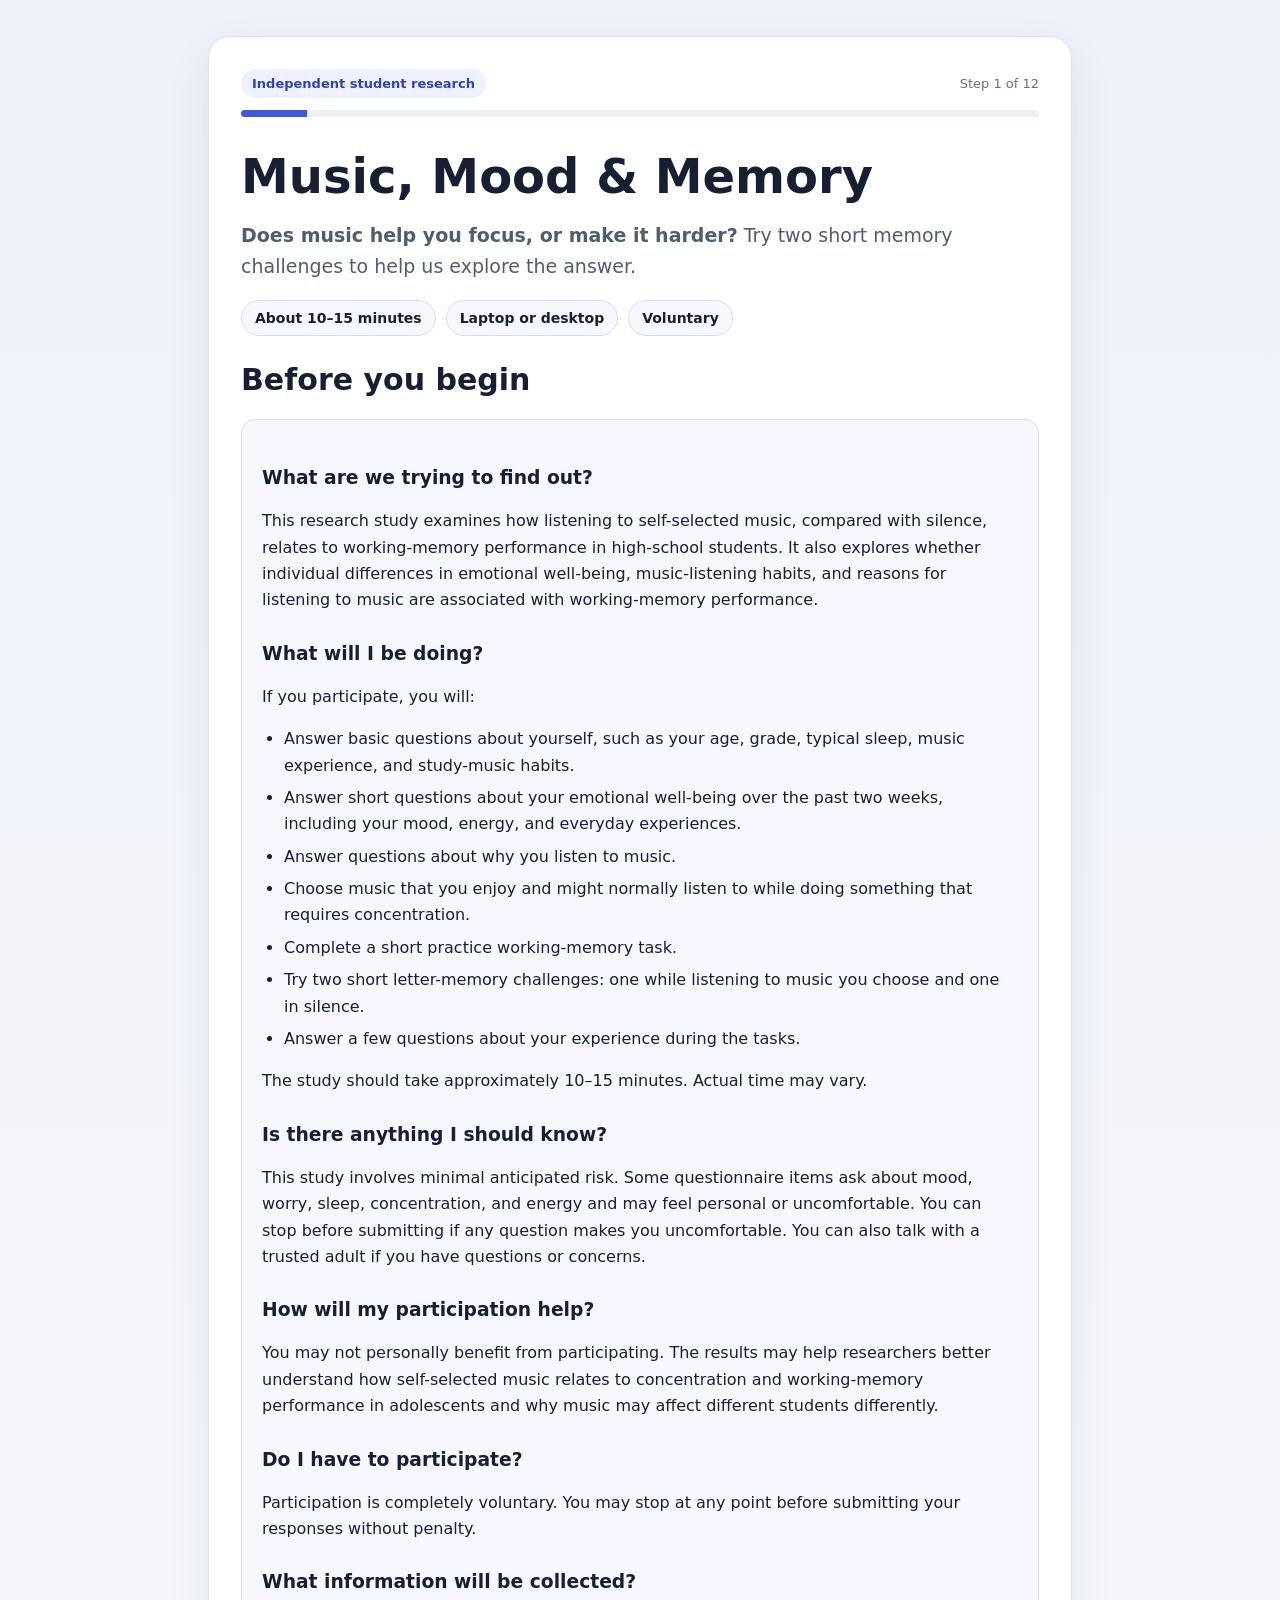
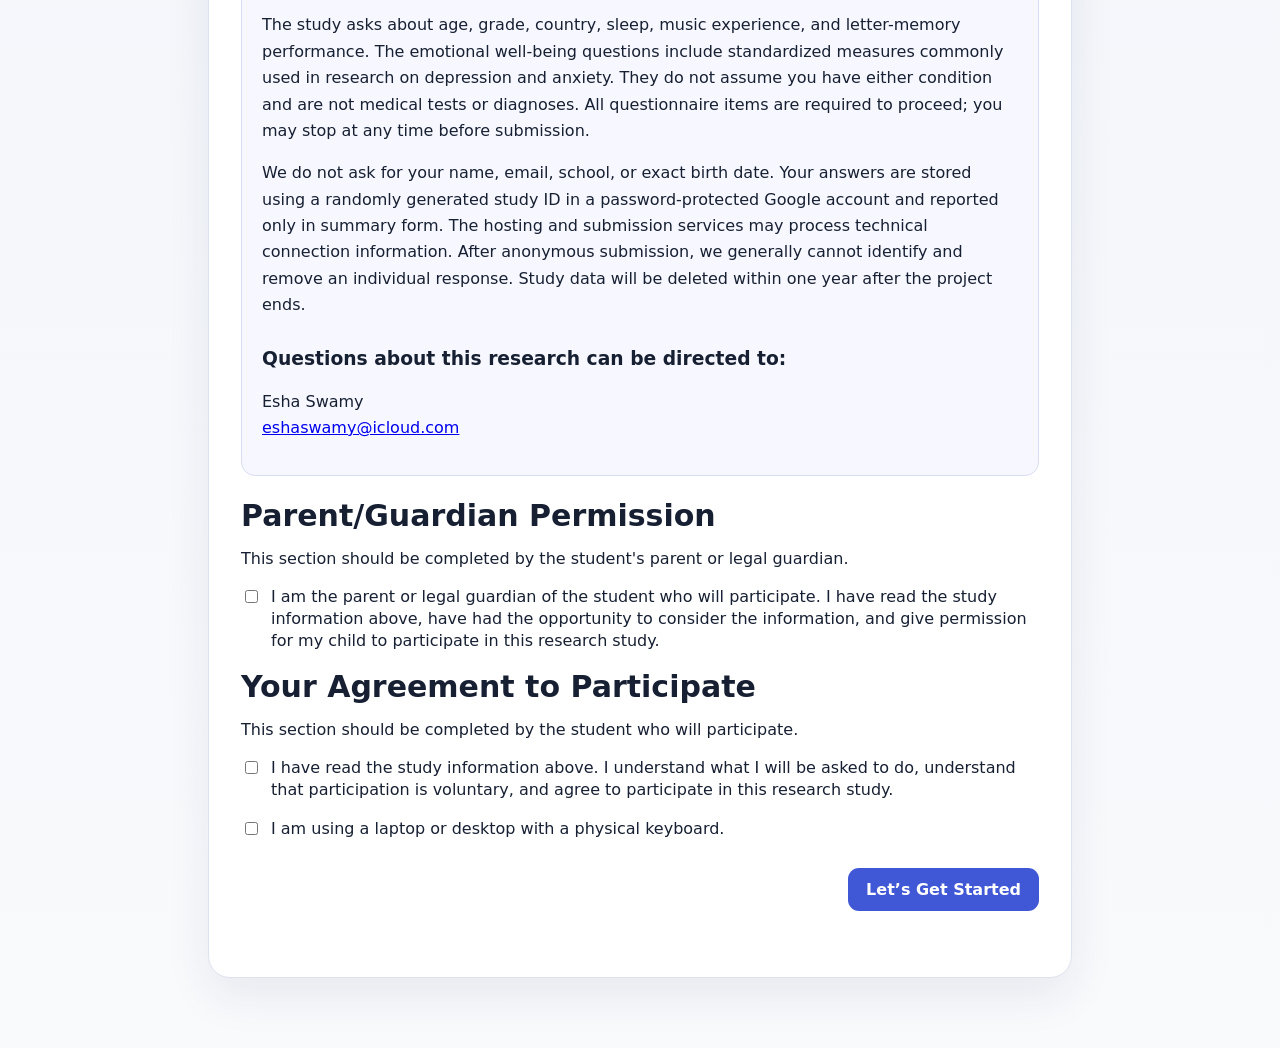
==== commit abf32d20: "Add files via upload" ====
--- a/index.html
+++ b/index.html
@@ -21,10 +21,10 @@
         <p class="lede"><strong>Does music help you focus, or make it harder?</strong> Try two short memory challenges to help us explore the answer.</p><div class="quick-facts"><span>About 10–15 minutes</span><span>Laptop or desktop</span><span>Voluntary</span></div><h2>Before you begin</h2>
         <div class="prose-box">
           <h3>What are we trying to find out?</h3>
-          <p>This research study examines how listening to self-selected music, compared with silence, relates to working-memory performance in high-school students. It also examines whether differences in depression and anxiety symptoms, music-listening habits, and reasons for listening to music are associated with differences in how students perform with music.</p>
+          <p>This research study examines how listening to self-selected music, compared with silence, relates to working-memory performance in high-school students. It also explores whether individual differences in emotional well-being, music-listening habits, and reasons for listening to music are associated with working-memory performance.</p>
           <h3>What will I be doing?</h3>
           <p>If you participate, you will:</p>
-          <ul><li>Answer basic questions about yourself, such as your age, grade, typical sleep, music experience, and study-music habits.</li><li>Answer short questions about your feelings and experiences over the past two weeks, including mood, stress, worry, and energy. Some questions are used in research on depression and anxiety; they do not assume you have either condition.</li><li>Answer questions about why you listen to music.</li><li>Choose music that you enjoy and might normally listen to while doing something that requires concentration.</li><li>Complete a short practice working-memory task.</li><li>Try two short letter-memory challenges: one while listening to music you choose and one in silence.</li><li>Answer a few questions about your experience during the tasks.</li></ul>
+          <ul><li>Answer basic questions about yourself, such as your age, grade, typical sleep, music experience, and study-music habits.</li><li>Answer short questions about your emotional well-being over the past two weeks, including your mood, energy, and everyday experiences.</li><li>Answer questions about why you listen to music.</li><li>Choose music that you enjoy and might normally listen to while doing something that requires concentration.</li><li>Complete a short practice working-memory task.</li><li>Try two short letter-memory challenges: one while listening to music you choose and one in silence.</li><li>Answer a few questions about your experience during the tasks.</li></ul>
           <p>The study should take approximately 10–15 minutes. Actual time may vary.</p>
           <h3>Is there anything I should know?</h3>
           <p>This study involves minimal anticipated risk. Some questionnaire items ask about mood, worry, sleep, concentration, and energy and may feel personal or uncomfortable. You can stop before submitting if any question makes you uncomfortable. You can also talk with a trusted adult if you have questions or concerns.</p>
@@ -33,7 +33,7 @@
           <h3>Do I have to participate?</h3>
           <p>Participation is completely voluntary. You may stop at any point before submitting your responses without penalty.</p>
           <h3>What information will be collected?</h3>
-          <p>The study asks about age, grade, country, sleep, music experience, and letter-memory performance. It also includes questions about feelings and experiences associated with depression and anxiety. These are research questionnaires, not medical tests or diagnoses. All questionnaire items are required to proceed; you may stop at any time before submission.</p>
+          <p>The study asks about age, grade, country, sleep, music experience, and letter-memory performance. The emotional well-being questions include standardized measures commonly used in research on depression and anxiety. They do not assume you have either condition and are not medical tests or diagnoses. All questionnaire items are required to proceed; you may stop at any time before submission.</p>
           <p>We do not ask for your name, email, school, or exact birth date. Your answers are stored using a randomly generated study ID in a password-protected Google account and reported only in summary form. The hosting and submission services may process technical connection information. After anonymous submission, we generally cannot identify and remove an individual response. Study data will be deleted within one year after the project ends.</p>
           <h3>Questions about this research can be directed to:</h3>
           <p>Esha Swamy<br/> <a href="mailto:eshaswamy@icloud.com">eshaswamy@icloud.com</a></p>
@@ -65,14 +65,14 @@
       </section>
 
       <section class="page" data-page="2">
-        <h2>How you’ve been feeling</h2>
+        <h2>Emotional well-being: Part 1</h2>
         <p>Over the <strong>last 2 weeks</strong>, how often have you been bothered by each of the following problems?</p>
         <div id="phqItems" class="scale-list"></div>
         <div class="actions"><button class="secondary" data-prev>Back</button><button class="primary" data-action="scale-next" data-scale="phq">Continue</button></div>
       </section>
 
       <section class="page" data-page="3">
-        <h2>Stress and worry</h2>
+        <h2>Emotional well-being: Part 2</h2>
         <p>Over the <strong>last 2 weeks</strong>, how often have you been bothered by the following problems?</p>
         <div id="gadItems" class="scale-list"></div>
         <div class="actions"><button class="secondary" data-prev>Back</button><button class="primary" data-action="scale-next" data-scale="gad">Continue</button></div>
@@ -90,14 +90,14 @@
       <section class="page" data-page="5">
         <h2>Choose your music</h2>
         <p>Choose music you <strong>enjoy and might play while focusing on a task</strong>, such as reading, drawing, or studying.</p>
-        <div class="notice"><p>Have about 2 minutes of music ready. You will start playing it immediately after these three questions. Do not start playing it until the next screen tells you to press Play.</p></div>
+        <div class="notice"><p>Have about 2 minutes of music ready. You will start playing it immediately after these two questions. Do not start playing it until the next screen tells you to press Play.</p></div>
         <div class="grid2">
           <div class="field"><label for="lyrics">Does your selected music have lyrics?</label><select id="lyrics"><option value="">Choose…</option><option value="instrumental">No, instrumental</option><option value="lyrics_understand">Yes, and I understand the language</option><option value="lyrics_not_understand">Yes, but I do not understand the language</option></select></div>
           <div class="field"><label for="genre">Broad genre <span class="optional">descriptive only</span></label><select id="genre"><option value="">Choose…</option><option>Pop</option><option>Rock / alternative</option><option>Hip-hop / rap</option><option>R&B / soul</option><option>Electronic</option><option>Classical</option><option>Jazz</option><option>Soundtrack / game / anime</option><option>Country / folk</option><option>Other / unsure</option></select></div>
-          <div class="field"><label for="familiarity">How familiar are you with this music?</label><select id="familiarity"><option value="">Choose…</option><option value="1">1 — Not familiar</option><option value="2">2</option><option value="3">3</option><option value="4">4</option><option value="5">5 — Very familiar</option></select></div>
+
 
         </div>
-        <div class="actions"><button class="secondary" data-prev>Back</button><button class="primary" data-action="music-next">Continue</button></div>
+        <div class="actions"><button class="primary" data-action="music-next">Continue to music setup</button></div>
       </section>
 
       <section class="page" data-page="6">
@@ -105,7 +105,7 @@
         <p>Letters will appear one at a time. Press the <kbd>SPACE BAR</kbd> whenever the current letter is the same as the letter shown <strong>two letters earlier</strong>. If it does not match, do not press anything.</p>
         <div class="example"><span>A</span><span>B</span><span class="match">A</span><p>Press SPACE on the third letter.</p></div>
         <p>The + is just a marker to help you look at the middle of the screen. It is NOT a letter. You can press SPACE while the letter or + is shown, until the next letter appears. Try to be accurate while responding promptly. You will practice with 8 letters first. The first two letters can never be matches. <strong>SPACE = match. Do nothing = no match.</strong></p>
-        <div class="actions"><button class="secondary" data-prev>Back</button><button class="primary" data-action="practice">Start practice</button></div>
+        <div class="actions"><button class="primary" data-action="practice">Start practice</button></div>
       </section>
 
       <section class="page" data-page="7">
@@ -153,7 +153,7 @@
         <h2>Thank you</h2>
         <p>Your research responses have been submitted.</p>
         <div class="prose-box">
-          <p>This study examines whether self-selected music changes working-memory performance compared with silence, and whether differences in depression and anxiety symptoms, music habits, and music-listening reasons are associated with individual differences in that effect.</p>
+          <p>This study examines whether self-selected music changes working-memory performance compared with silence, and whether emotional well-being, music habits, and music-listening reasons are associated with working-memory performance.</p>
           <p>The questionnaires used here are research measures and do not provide a diagnosis. Individual scores are not displayed.</p>
           
           <p>Questions about the study can be sent to <a href="mailto:eshaswamy@icloud.com">Esha Swamy at eshaswamy@icloud.com</a>.</p>
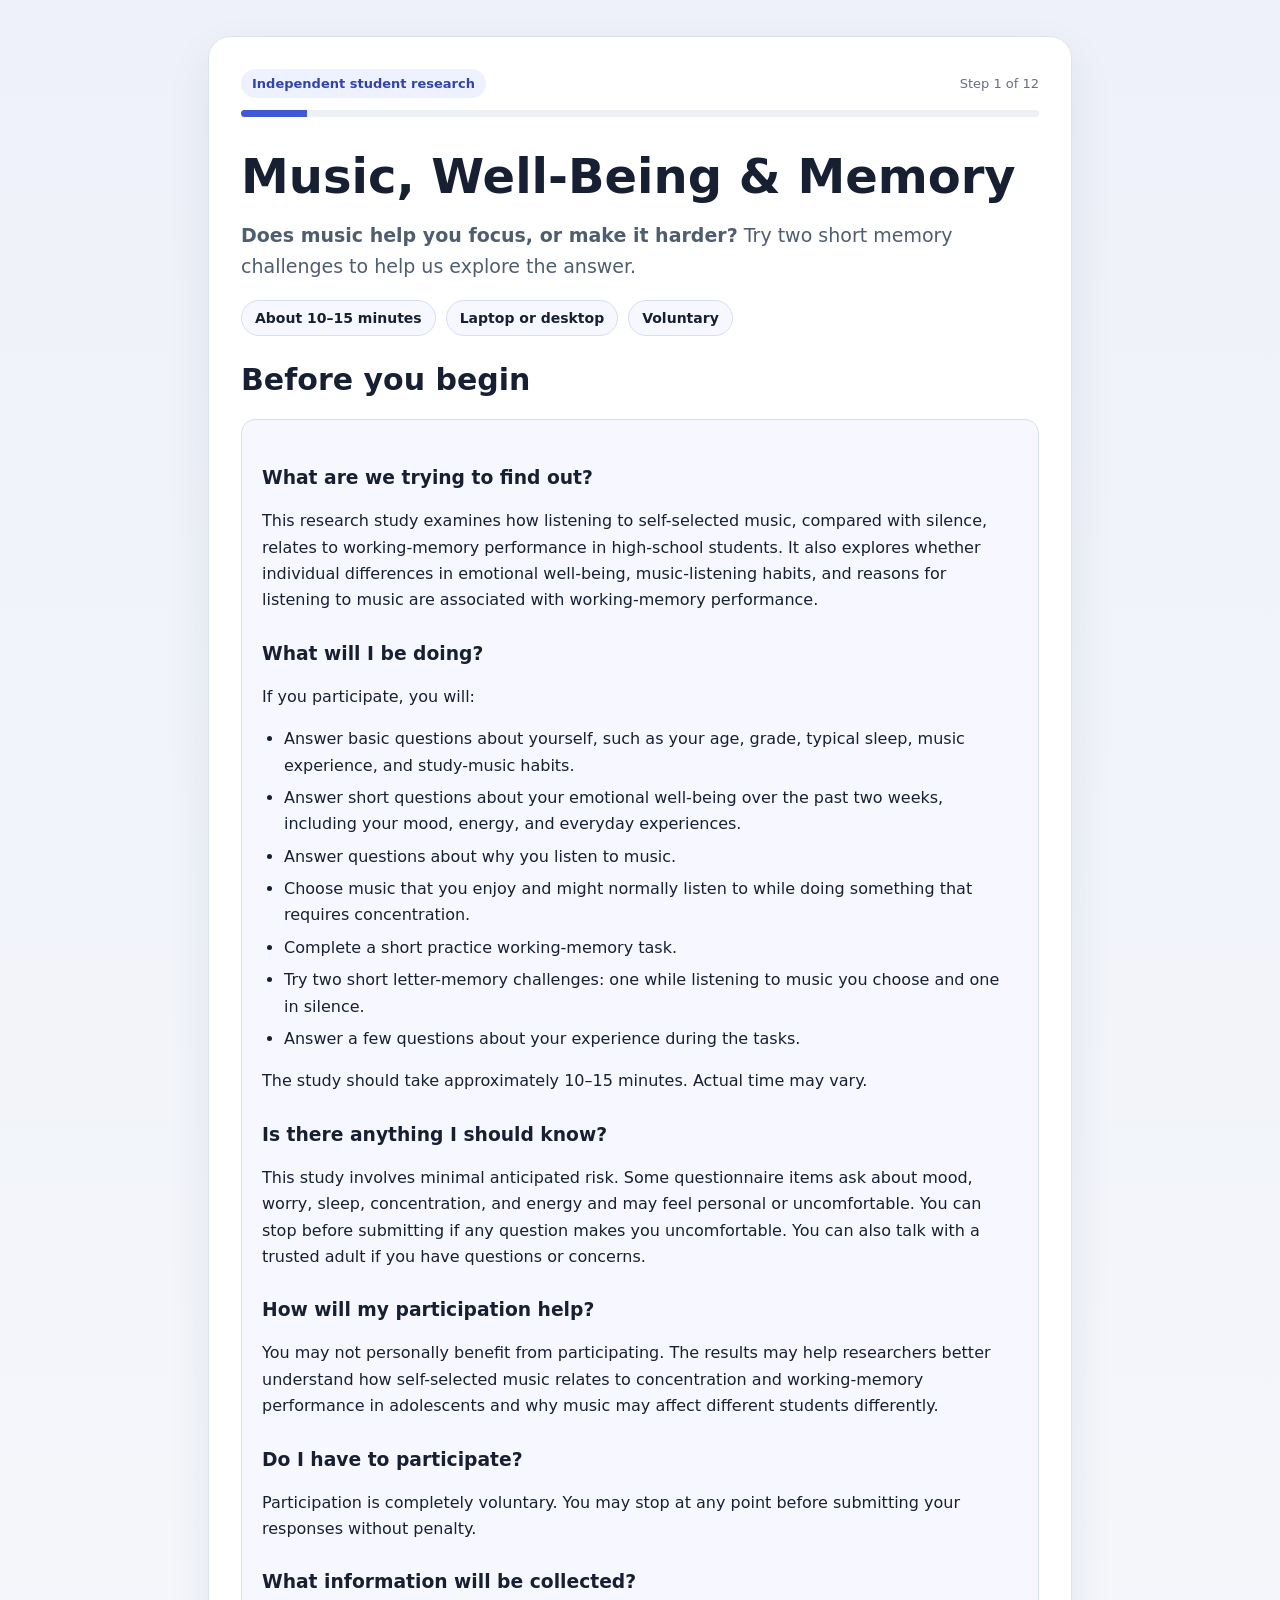
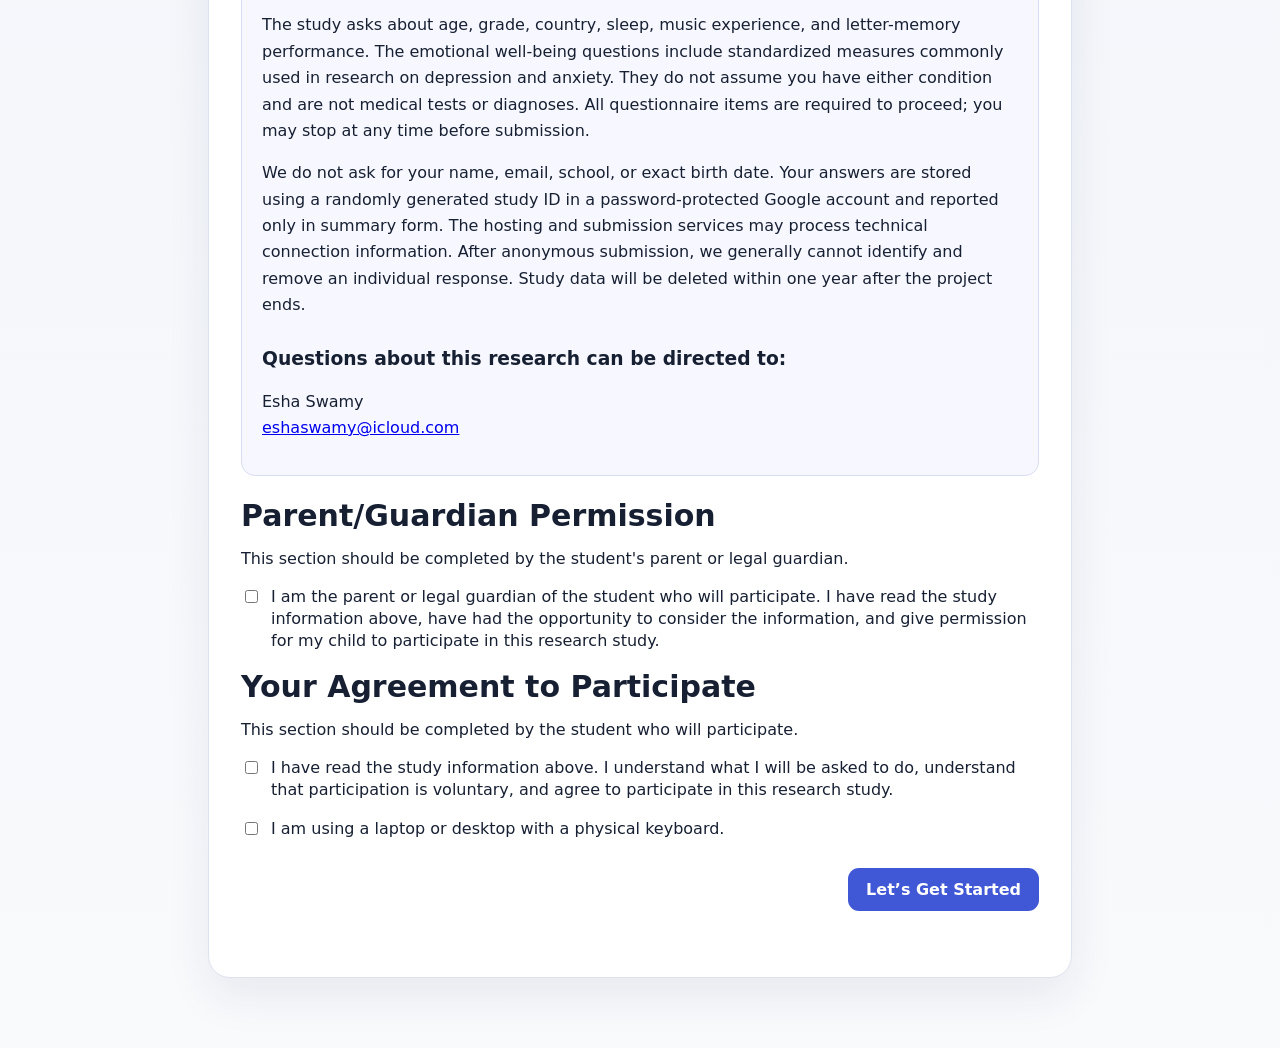
==== commit b1be0e80: "Rename index (1).html to index.html" ====
--- a/index.html
+++ b/index.html
@@ -4,7 +4,7 @@
   <meta charset="utf-8" />
   <meta name="viewport" content="width=device-width, initial-scale=1" />
   <meta name="robots" content="noindex,nofollow" />
-  <title>Music, Mood & Memory: A Student Study</title>
+  <title>Music, Well-Being & Memory: A Student Study</title>
   <link rel="stylesheet" href="styles.css" />
 </head>
 <body>
@@ -17,7 +17,7 @@
       <div class="progress-track" aria-hidden="true"><div id="progressBar"></div></div>
 
       <section class="page active" data-page="0">
-        <h1>Music, Mood &amp; Memory</h1>
+        <h1>Music, Well-Being &amp; Memory</h1>
         <p class="lede"><strong>Does music help you focus, or make it harder?</strong> Try two short memory challenges to help us explore the answer.</p><div class="quick-facts"><span>About 10–15 minutes</span><span>Laptop or desktop</span><span>Voluntary</span></div><h2>Before you begin</h2>
         <div class="prose-box">
           <h3>What are we trying to find out?</h3>
